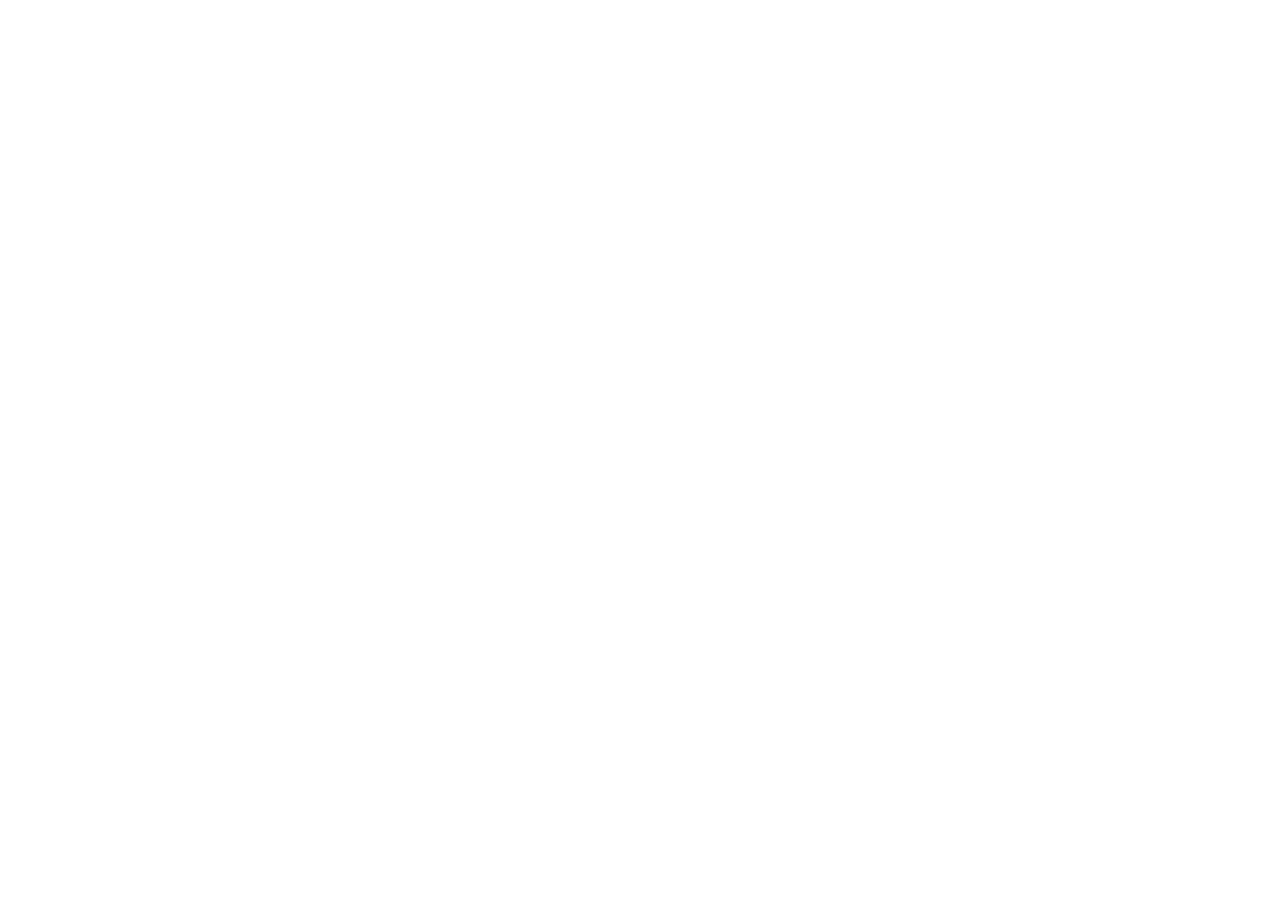
==== index.html @ 6b0cdbac "Initial commit" ====
<!DOCTYPE html>
<html>
<head>
    <meta charset="utf-8">
    <meta http-equiv="X-UA-Compatible" content="IE=edge">
    <meta name="format-detection" content="telephone=no">
    <meta name="viewport" content="width=device-width, initial-scale=1">
    <title>Index</title>

    <link href="https://fonts.googleapis.com/css?family=Lato:300,400,400italic,700" rel="stylesheet">
    <link href="https://maxcdn.bootstrapcdn.com/font-awesome/4.7.0/css/font-awesome.min.css" rel="stylesheet">
    <link href="assets/css/screen.css" rel="stylesheet" type="text/css">
    <!--[if IE]>
    <script src="http://html5shiv.googlecode.com/svn/trunk/html5.js"></script>
    <![endif]-->
</head>

<body>
    <div class="wrapper">
        <header id="header"></header>
        <main id="main"></main>
        <aside id="sidebar"></aside>
        <footer id="footer"></footer>
    </div>

    <script src="http://ajax.googleapis.com/ajax/libs/jquery/1.12.4/jquery.min.js"></script>
	<script src="assets/js/smooth-scroll.min.js"></script>
	<script src="assets/js/custom/scripts.js"></script>
</body>
</html>
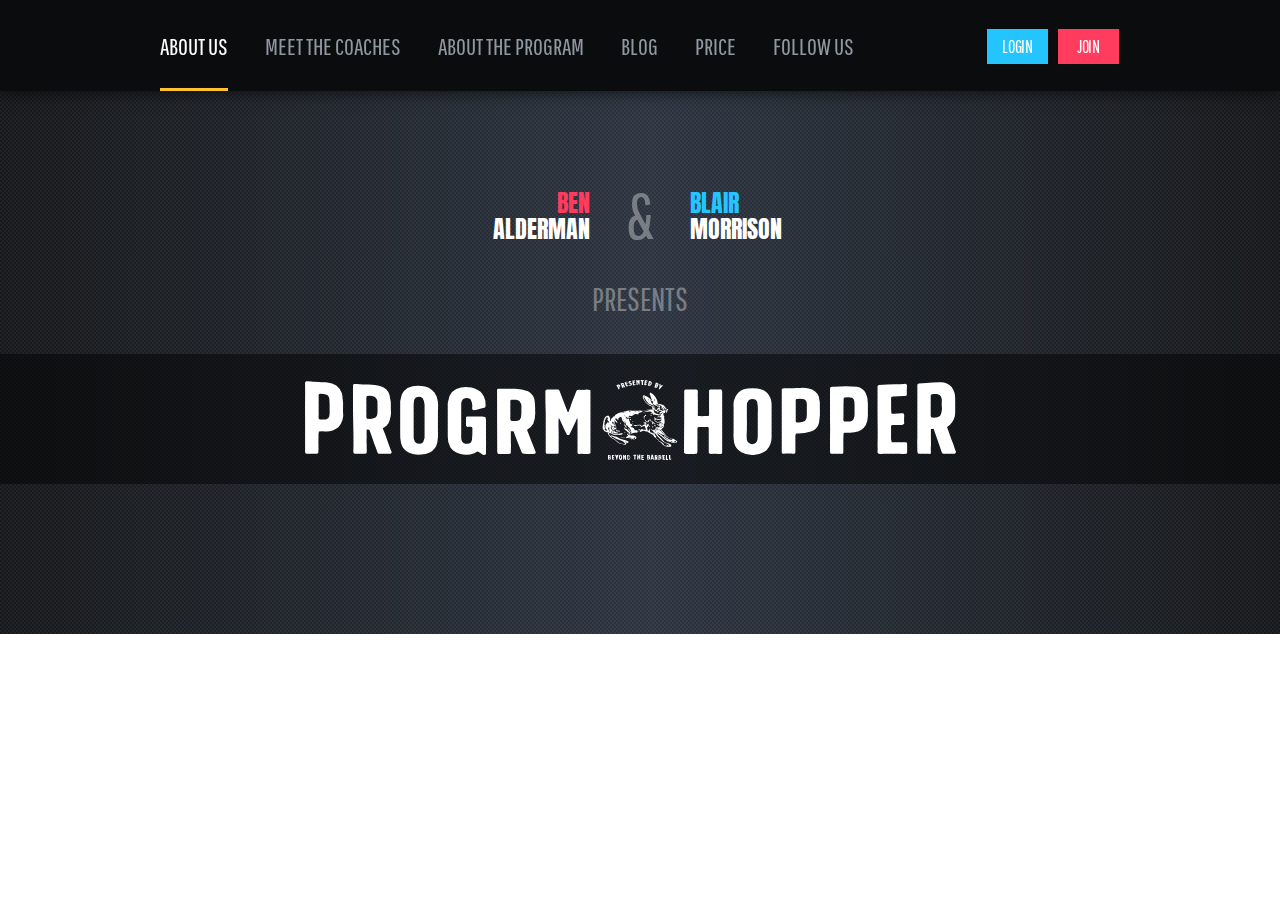
==== commit e9bb9d91: "Suddya" ====
--- a/index.html
+++ b/index.html
@@ -7,7 +7,7 @@
     <meta name="viewport" content="width=device-width, initial-scale=1">
     <title>Index</title>
 
-    <link href="https://fonts.googleapis.com/css?family=Lato:300,400,400italic,700" rel="stylesheet">
+    <link href="https://fonts.googleapis.com/css?family=Anton|Montserrat|Open+Sans|Pathway+Gothic+One" rel="stylesheet">
     <link href="https://maxcdn.bootstrapcdn.com/font-awesome/4.7.0/css/font-awesome.min.css" rel="stylesheet">
     <link href="assets/css/screen.css" rel="stylesheet" type="text/css">
     <!--[if IE]>
@@ -15,11 +15,86 @@
     <![endif]-->
 </head>
 
-<body>
+<body class="home">
     <div class="wrapper">
-        <header id="header"></header>
-        <main id="main"></main>
-        <aside id="sidebar"></aside>
+        <a class="btn-jump-to-content smooth-scroll" href="#main-content">Skip Navigation</a>
+        <header class="header" id="header">
+            <div class="container">
+                <div class="logo">
+                    <a href="index.html">
+                        <img class="desktop-logo" src="img/logo.svg" alt="PROGRM HOPPER">
+                    </a>
+                </div>
+
+                <div class="mobile-menu-toggle">
+                    <span></span>
+                </div>
+
+                <div class="header-btn-box">
+                    <ul class="logged-list">
+                        <li><a href="#">My Account</a></li>
+                        <li><a href="#">My subscription <span class="subscription">!</span></a></li>
+                    </ul>
+                    <a href="#" class="btn login-btn">Login</a>
+                    <a href="#" class="btn pink join-btn">Join</a>
+                    <a href="#" class="btn grey logout-btn">Logout</a>
+                </div>
+
+                <nav class="main-nav desktop">
+                    <ul>
+                        <li class="current-menu-item"><a href="about.html">About US</a></li>
+                        <li><a href="meet-coaches.html">Meet the Coaches</a></li>
+                        <li><a href="about.html">About the program</a></li>
+                        <li><a href="blog.html">Blog</a></li>
+                        <li><a href="price.html">Price</a></li>
+                        <li><a href="follow-us.html">Follow Us</a></li>
+                    </ul>
+                </nav>
+
+                <div class="mobile-menu-wrap">
+                    <div class="mobile-menu-box">
+                        <ul class="mobile-menu">
+                            <li class="current-menu-item"><a href="about.html">About US</a></li>
+                            <li><a href="meet-coaches.html">Meet the Coaches</a></li>
+                            <li><a href="about.html">About the program</a></li>
+                            <li><a href="blog.html">Blog</a></li>
+                            <li><a href="price.html">Price</a></li>
+                            <li><a href="follow-us.html">Follow Us</a></li>
+                        </ul>
+                    </div>
+                    <div class="mobile-menu-overlay"></div>
+                </div>
+
+            </div>
+        </header>
+
+        <div id="main-content">
+            <section class="section section-hero">
+                <div class="container">
+                    <div class="hero-cell">
+                        <div class="hero-person-name">
+                            <div class="left-box">
+                                <span class="person-name">
+                                    <span>Ben</span> Alderman
+                                </span>
+                            </div>
+                            <div class="right-box">
+                                <span class="person-name">
+                                    <span>Blair</span> Morrison
+                                </span>
+                            </div>
+                        </div>
+                        <div class="hero-presents">presents</div>
+                    </div>
+                </div>
+                <div class="hero-title-box">
+                    <div class="hero-logo">
+                        <img src="img/logo.svg" alt="Progrm Hopper" class="hero-logo">
+                    </div>
+                </div>
+            </section>
+        </div>
+
         <footer id="footer"></footer>
     </div>
 
--- a/assets/css/screen.css
+++ b/assets/css/screen.css
@@ -0,0 +1,800 @@
+/*fonts*/
+/*fonts-weight*/
+/*fonts-size*/
+/*line-height*/
+/*colors*/
+/*transition*/
+/*border-radius*/
+/*import global styles */
+/*----------------------------------------------------------------------------------*/
+/*------------------------------RESET DEFAULT STYLES--------------------------------*/
+/*----------------------------------------------------------------------------------*/
+html, body {
+  width: 100%;
+  height: 100%; }
+
+body {
+  padding: 0;
+  margin: 0;
+  font: 400 18px "Helvetica", Arial, sans-serif;
+  line-height: 1.8;
+  background: #ffffff;
+  color: #000000;
+  -webkit-font-smoothing: antialiased;
+  -moz-osx-font-smoothing: grayscale; }
+
+div, p, a, span, em, strong, img, h1, h2, h3, h4, h5, h6, ul, ol, li, dl, dt, dd, table, td, tr, form, fieldset, label, select, input, textarea {
+  padding: 0;
+  margin: 0;
+  outline: none;
+  list-style: none; }
+
+select, input, textarea {
+  font-size: 16px;
+  vertical-align: middle;
+  color: #17191C; }
+
+textarea {
+  vertical-align: top; }
+
+:focus {
+  outline: none; }
+
+input[type=submit], button {
+  cursor: pointer; }
+
+img, fieldset {
+  border: 0; }
+
+table {
+  border-collapse: collapse;
+  border-spacing: 0; }
+
+a:link, a:visited {
+  font-family: "Helvetica", Arial, sans-serif;
+  color: #24C4FF;
+  text-decoration: none; }
+
+a:hover {
+  text-decoration: underline; }
+
+/*----------------------------------------------------------------------------------*/
+/*-------------------------------------DEFAULT CLASSES------------------------------*/
+/*----------------------------------------------------------------------------------*/
+.float-r {
+  float: right !important; }
+
+.float-l {
+  float: left !important; }
+
+.no-float {
+  float: none !important; }
+
+.no-border {
+  border: 0 !important; }
+
+.no-bg {
+  background: none !important; }
+
+.no-margin {
+  margin: 0 !important; }
+
+.no-padding {
+  padding: 0 !important; }
+
+.no-display {
+  display: none !important; }
+
+.display {
+  display: block !important; }
+
+.inline {
+  display: inline !important; }
+
+.overflow {
+  overflow: hidden !important; }
+
+.align-r {
+  text-align: right !important; }
+
+.align-l {
+  text-align: left !important; }
+
+.align-c {
+  text-align: center !important; }
+
+.clear {
+  clear: both; }
+
+* {
+  -webkit-box-sizing: border-box;
+  -moz-box-sizing: border-box;
+  box-sizing: border-box; }
+
+em, i {
+  font-style: italic; }
+
+strong, b {
+  font-weight: 700; }
+
+a, .btn {
+  -webkit-transition: 0.2s;
+  -khtml-transition: 0.2s;
+  -moz-transition: 0.2s;
+  -ms-transition: 0.2s;
+  -o-transition: 0.2s;
+  transition: 0.2s; }
+
+img {
+  -webkit-user-select: none;
+  -moz-user-select: none;
+  -o-user-select: none;
+  -khtml-user-select: none;
+  user-select: none; }
+
+.container {
+  max-width: 1000px;
+  width: 100%;
+  margin: 0 auto;
+  padding: 0 20px; }
+
+.vertical-align .container {
+  display: table;
+  width: 100%;
+  height: 494px;
+  padding-top: 50px;
+  padding-bottom: 50px; }
+.vertical-align .container-box {
+  display: table-cell;
+  width: 100%;
+  min-height: 50px;
+  vertical-align: middle; }
+
+.content * {
+  margin-bottom: 12px;
+  line-height: 1.8; }
+  .content *:last-child {
+    margin-bottom: 0; }
+.content a {
+  color: #24C4FF; }
+  .content a:hover {
+    opacity: 0.7;
+    text-decoration: none; }
+.content ul > li {
+  list-style-type: disc; }
+.content ol > li {
+  list-style-type: decimal; }
+.content li {
+  margin-bottom: 12px;
+  text-align: left; }
+.content blockquote {
+  max-width: 640px;
+  margin-left: auto;
+  margin-right: auto;
+  text-align: left; }
+.content img {
+  max-width: 100%;
+  height: auto; }
+  .content img.alignleft {
+    float: left;
+    margin: 4px 12px 12px 0; }
+  .content img.alignright {
+    float: right;
+    margin: 4px 0 12px 12px; }
+  .content img.aligncenter {
+    display: block;
+    margin: 0 auto 12px;
+    clear: both; }
+
+/*----------------------------------------------------------------------------------*/
+/*-------------------------------------WRAPPER--------------------------------------*/
+/*----------------------------------------------------------------------------------*/
+.wrapper {
+  position: relative;
+  min-height: 100%;
+  margin-bottom: -130px; }
+  .wrapper:after {
+    content: '';
+    display: block;
+    width: 100%;
+    height: 130px; }
+
+@font-face {
+  font-family: 'Helvetica';
+  src: url("../fonts/HelveticaRegular.eot");
+  src: url("../fonts/HelveticaRegular.woff") format("woff"), url("../fonts/HelveticaRegular.ttf") format("truetype"), url("../fonts/HelveticaRegular.svg") format("svg");
+  font-weight: normal;
+  font-style: normal; }
+a.btn,
+.btn {
+  position: relative;
+  display: inline-block;
+  min-width: 61px;
+  margin: 0;
+  padding: 7px 9px 6px;
+  text-transform: uppercase;
+  text-decoration: none;
+  text-align: center;
+  color: #ffffff;
+  background-color: #24C4FF;
+  border: 1px solid #24C4FF;
+  font: 400 18px "Pathway Gothic One", "Helvetica", Arial, sans-serif;
+  line-height: 1.1;
+  letter-spacing: -.01em;
+  cursor: pointer;
+  -webkit-transition: 0.2s;
+  -khtml-transition: 0.2s;
+  -moz-transition: 0.2s;
+  -ms-transition: 0.2s;
+  -o-transition: 0.2s;
+  transition: 0.2s; }
+  a.btn:hover, a.btn:focus,
+  .btn:hover,
+  .btn:focus {
+    color: #24C4FF;
+    background-color: transparent; }
+  a.btn.grey,
+  .btn.grey {
+    background-color: #294955;
+    border-color: #294955; }
+    a.btn.grey:hover, a.btn.grey:focus,
+    .btn.grey:hover,
+    .btn.grey:focus {
+      color: #294955;
+      background-color: transparent; }
+  a.btn.pink,
+  .btn.pink {
+    background-color: #FF3B5E;
+    border-color: #FF3B5E; }
+    a.btn.pink:hover, a.btn.pink:focus,
+    .btn.pink:hover,
+    .btn.pink:focus {
+      color: #FF3B5E;
+      background-color: transparent; }
+
+a.btn-jump-to-content,
+.btn-jump-to-content {
+  position: absolute;
+  display: block;
+  width: 300px;
+  top: 0;
+  left: 0;
+  right: 0;
+  margin: 0 auto;
+  padding: 10px 15px;
+  font-family: "Pathway Gothic One", "Helvetica", Arial, sans-serif;
+  font-size: 20px;
+  color: #000000;
+  text-align: center;
+  background: #ffffff;
+  z-index: -9999;
+  -webkit-box-shadow: 0 1px 15px rgba(0, 0, 0, 0.1);
+  -khtml-box-shadow: 0 1px 15px rgba(0, 0, 0, 0.1);
+  -moz-box-shadow: 0 1px 15px rgba(0, 0, 0, 0.1);
+  -ms-box-shadow: 0 1px 15px rgba(0, 0, 0, 0.1);
+  -o-box-shadow: 0 1px 15px rgba(0, 0, 0, 0.1);
+  box-shadow: 0 1px 15px rgba(0, 0, 0, 0.1);
+  opacity: 0; }
+  a.btn-jump-to-content:focus,
+  .btn-jump-to-content:focus {
+    opacity: 1;
+    z-index: 9999;
+    text-decoration: none; }
+
+.header {
+  position: fixed;
+  z-index: 1000;
+  top: 0;
+  left: 0;
+  width: 100%;
+  min-height: 90px;
+  background-color: #0B0C0D;
+  -webkit-transition: 0.35s;
+  -khtml-transition: 0.35s;
+  -moz-transition: 0.35s;
+  -ms-transition: 0.35s;
+  -o-transition: 0.35s;
+  transition: 0.35s;
+  -webkit-box-shadow: 0 1px 15px rgba(0, 0, 0, 0.7);
+  -khtml-box-shadow: 0 1px 15px rgba(0, 0, 0, 0.7);
+  -moz-box-shadow: 0 1px 15px rgba(0, 0, 0, 0.7);
+  -ms-box-shadow: 0 1px 15px rgba(0, 0, 0, 0.7);
+  -o-box-shadow: 0 1px 15px rgba(0, 0, 0, 0.7);
+  box-shadow: 0 1px 15px rgba(0, 0, 0, 0.7); }
+  .header .logo {
+    opacity: 0;
+    visibility: hidden;
+    max-width: 0; }
+  .header.logged, .header.scrolling {
+    min-height: 55px; }
+    .header.logged .logo, .header.scrolling .logo {
+      position: relative;
+      top: 3px;
+      left: -8px;
+      padding-top: 14px;
+      padding-bottom: 0;
+      opacity: 1;
+      visibility: visible;
+      max-width: 152px; }
+
+.logo {
+  overflow: hidden;
+  float: left;
+  max-width: 152px;
+  padding-top: 17px;
+  padding-bottom: 15px;
+  -webkit-transition: 0.35s;
+  -khtml-transition: 0.35s;
+  -moz-transition: 0.35s;
+  -ms-transition: 0.35s;
+  -o-transition: 0.35s;
+  transition: 0.35s; }
+  .logo a:focus img {
+    outline: auto; }
+  .logo img {
+    max-width: 100%;
+    max-height: 100%;
+    width: 100%;
+    height: auto; }
+
+.mobile-menu-wrap,
+.mobile-menu-toggle {
+  display: none; }
+
+.mobile-menu-wrap {
+  position: fixed;
+  z-index: 99999;
+  right: 0;
+  height: 0;
+  width: 0;
+  top: 0;
+  -webkit-transition-delay: 0.35s;
+  -khtml-transition-delay: 0.35s;
+  -moz-transition-delay: 0.35s;
+  -ms-transition-delay: 0.35s;
+  -o-transition-delay: 0.35s;
+  transition-delay: 0.35s; }
+  .mobile-menu-wrap.showing {
+    height: 100%;
+    width: 100%;
+    -webkit-transition-delay: 0s;
+    -khtml-transition-delay: 0s;
+    -moz-transition-delay: 0s;
+    -ms-transition-delay: 0s;
+    -o-transition-delay: 0s;
+    transition-delay: 0s; }
+
+.mobile-menu-overlay {
+  position: absolute;
+  z-index: 1;
+  right: 0;
+  width: 100%;
+  height: 100%;
+  background-color: rgba(0, 0, 0, 0.25);
+  opacity: 0;
+  -webkit-transition: opacity  0.35s;
+  -khtml-transition: opacity  0.35s;
+  -moz-transition: opacity  0.35s;
+  -ms-transition: opacity  0.35s;
+  -o-transition: opacity  0.35s;
+  transition: opacity  0.35s; }
+  .showing .mobile-menu-overlay {
+    opacity: 1; }
+
+.mobile-menu-box {
+  position: absolute;
+  overflow: auto;
+  width: 370px;
+  max-width: 80%;
+  height: 100%;
+  right: -400px;
+  z-index: 2;
+  padding-top: 60px;
+  background-image: -moz-linear-gradient(145deg, #07d0ce 0%, #8226bc 100%);
+  background-image: -webkit-linear-gradient(145deg, #07d0ce 0%, #8226bc 100%);
+  background-image: -ms-linear-gradient(145deg, #07d0ce 0%, #8226bc 100%);
+  background-image: linear-gradient(-55deg, #07d0ce 0%, #8226bc 100%);
+  -webkit-transition: right  0.35s;
+  -khtml-transition: right  0.35s;
+  -moz-transition: right  0.35s;
+  -ms-transition: right  0.35s;
+  -o-transition: right  0.35s;
+  transition: right  0.35s;
+  -webkit-box-shadow: -10px 10px 30px rgba(0,0,0,0.2);
+  -khtml-box-shadow: -10px 10px 30px rgba(0,0,0,0.2);
+  -moz-box-shadow: -10px 10px 30px rgba(0,0,0,0.2);
+  -ms-box-shadow: -10px 10px 30px rgba(0,0,0,0.2);
+  -o-box-shadow: -10px 10px 30px rgba(0,0,0,0.2);
+  box-shadow: -10px 10px 30px rgba(0,0,0,0.2); }
+  .showing .mobile-menu-box {
+    right: 0; }
+
+.mobile-menu-toggle {
+  position: absolute;
+  right: -1px;
+  top: 0;
+  height: 65px;
+  width: 65px;
+  vertical-align: middle;
+  cursor: pointer;
+  font-size: 26px; }
+  .mobile-menu-toggle span:before,
+  .mobile-menu-toggle span:after,
+  .mobile-menu-toggle span {
+    position: absolute;
+    display: block;
+    content: '';
+    cursor: pointer;
+    height: 3px;
+    width: 30px;
+    background-color: #24C4FF;
+    -webkit-border-radius: 2px;
+    -khtml-border-radius: 2px;
+    -moz-border-radius: 2px;
+    -ms-border-radius: 2px;
+    -o-border-radius: 2px;
+    border-radius: 2px;
+    -webkit-transition: all  0.35s;
+    -khtml-transition: all  0.35s;
+    -moz-transition: all  0.35s;
+    -ms-transition: all  0.35s;
+    -o-transition: all  0.35s;
+    transition: all  0.35s; }
+  .mobile-menu-toggle span {
+    z-index: 999999;
+    left: 50%;
+    top: 50%;
+    -webkit-transform: translate(-50%, -50%);
+    -khtml-transform: translate(-50%, -50%);
+    -moz-transform: translate(-50%, -50%);
+    -ms-transform: translate(-50%, -50%);
+    -o-transform: translate(-50%, -50%);
+    transform: translate(-50%, -50%); }
+  .mobile-menu-toggle span:before {
+    top: -9px; }
+  .mobile-menu-toggle span:after {
+    bottom: -9px; }
+  .mobile-menu-toggle.active span {
+    background-color: transparent; }
+  .mobile-menu-toggle.active span:before {
+    -webkit-transform: rotate(45deg);
+    -khtml-transform: rotate(45deg);
+    -moz-transform: rotate(45deg);
+    -ms-transform: rotate(45deg);
+    -o-transform: rotate(45deg);
+    transform: rotate(45deg);
+    top: 0;
+    background-color: #f7b940; }
+  .mobile-menu-toggle.active span:after {
+    -webkit-transform: rotate(-45deg);
+    -khtml-transform: rotate(-45deg);
+    -moz-transform: rotate(-45deg);
+    -ms-transform: rotate(-45deg);
+    -o-transform: rotate(-45deg);
+    transform: rotate(-45deg);
+    bottom: 0;
+    background-color: #f7b940; }
+
+/*--------------------------------------NAV-----------------------------------------*/
+.main-nav {
+  -webkit-transition: 0.35s;
+  -khtml-transition: 0.35s;
+  -moz-transition: 0.35s;
+  -ms-transition: 0.35s;
+  -o-transition: 0.35s;
+  transition: 0.35s; }
+
+.main-nav > ul {
+  margin: 0;
+  text-align: left; }
+  .logged .main-nav > ul, .scrolling .main-nav > ul {
+    text-align: center; }
+  .main-nav > ul > li {
+    position: relative;
+    display: inline-block;
+    text-align: center; }
+    .main-nav > ul > li:first-child a {
+      margin-left: 0; }
+    .main-nav > ul > li a {
+      position: relative;
+      display: inline-block;
+      margin: 0 16px;
+      padding: 33px 0 32px;
+      font: 400 24px "Pathway Gothic One", "Helvetica", Arial, sans-serif;
+      line-height: 1.1;
+      color: #8F97A1;
+      text-transform: uppercase; }
+      .main-nav > ul > li a:after {
+        position: absolute;
+        content: '';
+        width: 100%;
+        height: 3px;
+        left: 0;
+        bottom: 0;
+        background-color: transparent;
+        -webkit-transition: 0.2s;
+        -khtml-transition: 0.2s;
+        -moz-transition: 0.2s;
+        -ms-transition: 0.2s;
+        -o-transition: 0.2s;
+        transition: 0.2s; }
+      .logged .main-nav > ul > li a, .scrolling .main-nav > ul > li a {
+        font-size: 18px;
+        margin: 0 7px;
+        padding: 19px 0 18px; }
+
+.main-nav a:hover,
+.main-nav a:focus,
+.main-nav .current-menu-item > a {
+  color: #ffffff;
+  text-decoration: none; }
+  .main-nav a:hover:after,
+  .main-nav a:focus:after,
+  .main-nav .current-menu-item > a:after {
+    background-color: #FFC42B; }
+
+.main-nav a:hover:after,
+.main-nav a:focus:after {
+  opacity: 0.7; }
+
+.mobile-menu {
+  padding-bottom: 5px; }
+  .mobile-menu > li {
+    position: relative; }
+    .mobile-menu > li a {
+      position: relative;
+      display: block;
+      width: 100%;
+      letter-spacing: -0.2px;
+      color: #ffffff;
+      padding: 15px 25px 13px;
+      text-decoration: none; }
+  .mobile-menu > .current-menu-item > a,
+  .mobile-menu > li > a:hover,
+  .mobile-menu > li > a:focus {
+    color: #24C4FF;
+    text-decoration: none; }
+  .mobile-menu .expanded:after {
+    content: "\f107";
+    font-family: FontAwesome;
+    font-size: 16px;
+    line-height: 1;
+    text-indent: 0;
+    width: 18px;
+    height: 18px;
+    position: absolute;
+    top: 20px;
+    margin-top: -8px;
+    right: 10px;
+    display: inline-block; }
+  .mobile-menu:hover:after {
+    color: #0097de; }
+  .mobile-menu.open:after {
+    content: "\f106"; }
+
+.main-nav .sub-menu {
+  overflow: hidden;
+  display: block;
+  position: absolute;
+  z-index: 10;
+  top: 25px;
+  left: -5px;
+  min-width: 100%;
+  padding: 10px 0;
+  opacity: 0;
+  visibility: hidden;
+  text-align: left;
+  -webkit-transition: all .2s ease-in-out;
+  -khtml-transition: all .2s ease-in-out;
+  -moz-transition: all .2s ease-in-out;
+  -ms-transition: all .2s ease-in-out;
+  -o-transition: all .2s ease-in-out;
+  transition: all .2s ease-in-out; }
+
+.main-nav .sub-menu .sub-menu,
+.mobile-menu .sub-menu .sub-menu {
+  display: none; }
+
+.mobile-menu .sub-menu {
+  display: block; }
+  .mobile-menu .sub-menu a {
+    font-size: 14px;
+    padding-left: 40px;
+    text-decoration: none; }
+    .mobile-menu .sub-menu a:hover, .mobile-menu .sub-menu a:focus {
+      text-decoration: none; }
+  .mobile-menu .sub-menu .sub-menu {
+    padding-left: 45px; }
+
+.logged-list {
+  overflow: hidden;
+  margin-right: 9px; }
+  .logged-list > li {
+    float: left; }
+    .logged-list > li a {
+      position: relative;
+      display: inline-block;
+      padding: 2px 4px 2px;
+      font: 400 18px "Pathway Gothic One", "Helvetica", Arial, sans-serif;
+      line-height: 1.1;
+      color: #24C4FF;
+      text-transform: uppercase; }
+      .logged-list > li a:hover, .logged-list > li a:focus {
+        color: #FFC42B;
+        text-decoration: none; }
+        .logged-list > li a:hover .subscription, .logged-list > li a:focus .subscription {
+          opacity: .7; }
+    .logged-list > li .subscription {
+      position: absolute;
+      top: -5px;
+      right: -4px;
+      width: 10px;
+      height: 10px;
+      font-family: "Open Sans", "Helvetica", Arial, sans-serif;
+      font-size: 8px;
+      line-height: 10px;
+      text-align: center;
+      color: #ffffff;
+      -webkit-border-radius: 50%;
+      -khtml-border-radius: 50%;
+      -moz-border-radius: 50%;
+      -ms-border-radius: 50%;
+      -o-border-radius: 50%;
+      border-radius: 50%;
+      background-color: #FF3B5E;
+      -webkit-transition: 0.2s;
+      -khtml-transition: 0.2s;
+      -moz-transition: 0.2s;
+      -ms-transition: 0.2s;
+      -o-transition: 0.2s;
+      transition: 0.2s; }
+
+.header-btn-box {
+  float: right;
+  margin: 29px -4px 0 14px;
+  -webkit-transition: 0.35s;
+  -khtml-transition: 0.35s;
+  -moz-transition: 0.35s;
+  -ms-transition: 0.35s;
+  -o-transition: 0.35s;
+  transition: 0.35s; }
+  .header-btn-box > a {
+    margin-right: 5px; }
+  .header-btn-box .logout-btn,
+  .header-btn-box .logged-list {
+    display: none; }
+
+.scrolling .header-btn-box {
+  display: inline-block;
+  margin-top: 11px; }
+.scrolling .logout-btn,
+.scrolling .logged-list {
+  display: none; }
+
+.logged .logout-btn,
+.logged .logged-list {
+  display: inline-block; }
+.logged .join-btn,
+.logged .login-btn {
+  display: none; }
+.logged .header-btn-box {
+  overflow: hidden;
+  display: inline-block;
+  margin-top: 11px;
+  margin-left: 6px; }
+  .logged .header-btn-box > * {
+    float: left; }
+.logged .logged-list > li {
+  margin: 0 6px;
+  padding: 2px 0; }
+
+/*--------------------------------------MEDIA-----------------------------------------*/
+/* styles used throughout site */
+.section-hero {
+  position: relative;
+  z-index: 1;
+  padding-top: 120px;
+  padding-bottom: 300px;
+  background: url(../../img/checker.png);
+  background-size: 8px 8px; }
+  .section-hero:after {
+    position: absolute;
+    z-index: 3;
+    content: '';
+    top: 0;
+    left: 0;
+    width: 100%;
+    height: 100%;
+    background: linear-gradient(90deg, #17191C 0%, #2E3642 50.83%, #17191C 100%);
+    opacity: .96; }
+  .section-hero .container {
+    position: relative;
+    z-index: 5;
+    display: table;
+    width: 100%;
+    height: 214px;
+    padding-bottom: 6px; }
+  .section-hero .hero-cell {
+    display: table-cell;
+    width: 100%;
+    vertical-align: bottom; }
+
+.hero-person-name {
+  overflow: hidden;
+  padding-bottom: 19px; }
+  .hero-person-name .left-box,
+  .hero-person-name .right-box {
+    position: relative;
+    float: left;
+    width: 50%; }
+  .hero-person-name .left-box {
+    padding-right: 50px;
+    text-align: right; }
+  .hero-person-name .right-box {
+    padding-left: 50px; }
+    .hero-person-name .right-box:after {
+      position: absolute;
+      content: '&';
+      top: -8px;
+      left: 0;
+      font-family: "Pathway Gothic One", "Helvetica", Arial, sans-serif;
+      font-size: 65px;
+      line-height: 65px;
+      color: #ffffff;
+      opacity: .35;
+      -webkit-transform: translate(-50%, 0);
+      -khtml-transform: translate(-50%, 0);
+      -moz-transform: translate(-50%, 0);
+      -ms-transform: translate(-50%, 0);
+      -o-transform: translate(-50%, 0);
+      transform: translate(-50%, 0); }
+    .hero-person-name .right-box .person-name span {
+      color: #24C4FF; }
+
+.person-name {
+  font: 400 24px "Anton", "Helvetica", Arial, sans-serif;
+  line-height: 1.1;
+  text-transform: uppercase;
+  color: #ffffff; }
+  .person-name span {
+    display: block;
+    color: #FF3B5E; }
+
+.hero-presents {
+  font-family: "Pathway Gothic One", "Helvetica", Arial, sans-serif;
+  font-size: 32px;
+  color: #ffffff;
+  text-transform: uppercase;
+  text-align: center;
+  opacity: .35; }
+
+.hero-title-box {
+  position: absolute;
+  z-index: 6;
+  left: 0;
+  bottom: 150px;
+  width: 100%;
+  padding: 26px 20px 12px; }
+  .hero-title-box:after {
+    position: absolute;
+    z-index: 8;
+    content: '';
+    left: 0;
+    top: 0;
+    width: 100%;
+    height: 100%;
+    background: linear-gradient(180deg, #000000 13.81%, #000000 32.04%, #000000 62.98%, #000000 84.53%);
+    opacity: 0.5; }
+
+.hero-logo {
+  position: relative;
+  z-index: 10;
+  max-width: 651px;
+  width: 100%;
+  margin: 0 auto; }
+  .hero-logo img {
+    position: relative;
+    left: -10px;
+    width: 100%; }
+
+/*# sourceMappingURL=screen.css.map */
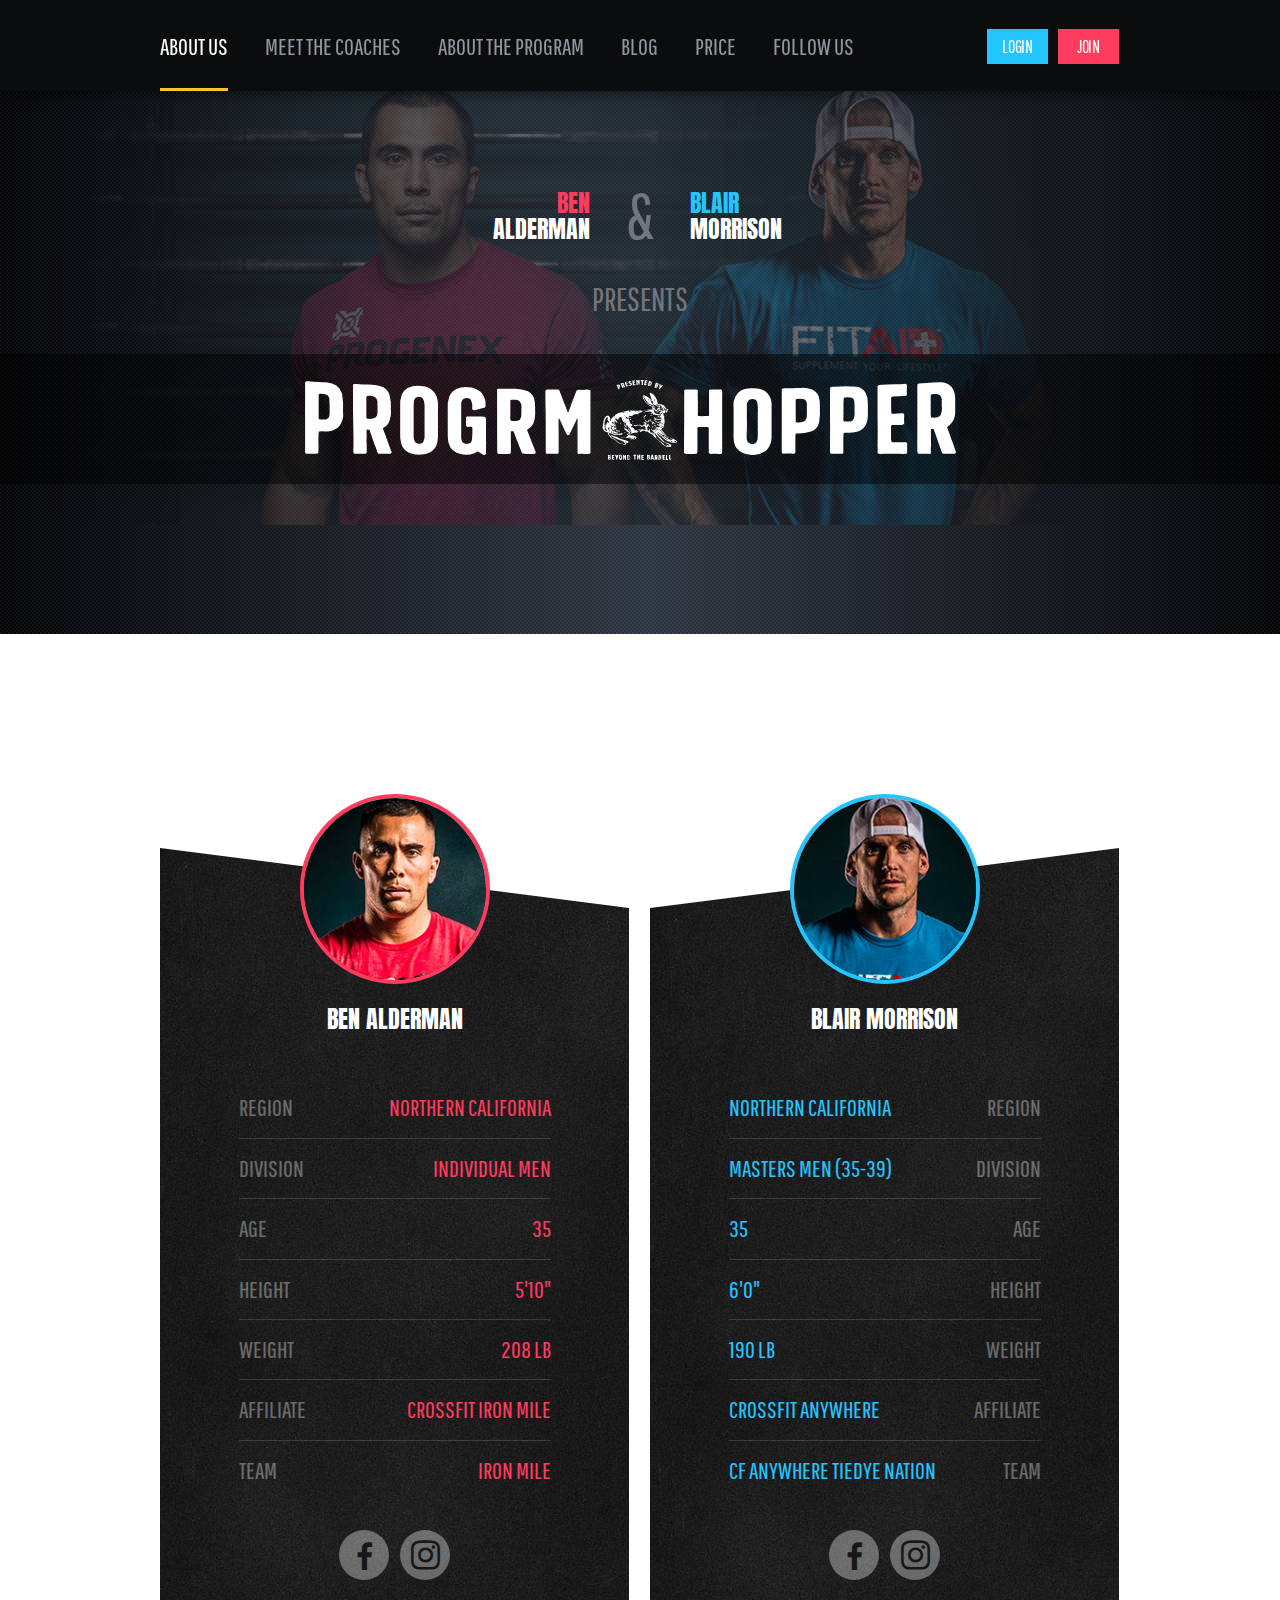
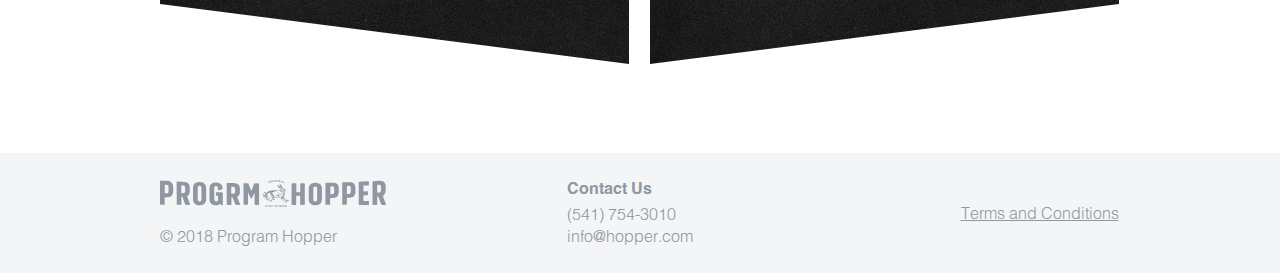
==== commit 603f2c1e: "Suddya" ====
--- a/index.html
+++ b/index.html
@@ -93,12 +93,171 @@
                     </div>
                 </div>
             </section>
+
+            <section class="section section-coaches">
+                <div class="container">
+                    <h2 class="section-title"></h2>
+                    <div class="content">
+                        <p></p>
+                    </div>
+                    <ul class="coaches-list">
+                        <li>
+                            <div class="coach-box">
+                                <div class="coach-img-wrap">
+                                    <img src="img/ben_ico.jpg" alt="Ben">
+                                </div>
+                                <h3 class="coach-name">Ben Alderman</h3>
+                                <ul class="coach-info-list">
+                                    <li>
+                                        <div class="coach-info-table">
+                                            <span class="coach-info-title">Region</span>
+                                            <span>Northern California</span>
+                                        </div>
+                                    </li>
+                                    <li>
+                                        <div class="coach-info-table">
+                                            <span class="coach-info-title">Division</span>
+                                            <span>Individual Men</span>
+                                        </div>
+                                    </li>
+                                    <li>
+                                        <div class="coach-info-table">
+                                            <span class="coach-info-title">Age</span>
+                                            <span>35</span>
+                                        </div>
+                                    </li>
+                                    <li>
+                                        <div class="coach-info-table">
+                                            <span class="coach-info-title">Height</span>
+                                            <span>5'10"</span>
+                                        </div>
+                                    </li>
+                                    <li>
+                                        <div class="coach-info-table">
+                                            <span class="coach-info-title">Weight</span>
+                                            <span>208 LB</span>
+                                        </div>
+                                    </li>
+                                    <li>
+                                        <div class="coach-info-table">
+                                            <span class="coach-info-title">Affiliate</span>
+                                            <span>Crossfit iron mile</span>
+                                        </div>
+                                    </li>
+                                    <li>
+                                        <div class="coach-info-table">
+                                            <span class="coach-info-title">Team</span>
+                                            <span>iron mile</span>
+                                        </div>
+                                    </li>
+                                </ul>
+                                <ul class="coach-social-list">
+                                    <li>
+                                        <a href="" title><i class="fa fa-facebook" aria-hidden="true"></i></a>
+                                    </li>
+                                    <li>
+                                        <a href="" title><i class="fa fa-instagram" aria-hidden="true"></i></a>
+                                    </li>
+                                </ul>
+                            </div>
+                        </li>
+                        <li>
+                            <div class="coach-box">
+                                <div class="coach-img-wrap">
+                                    <img src="img/blair_ico.jpg" alt="Blair">
+                                </div>
+                                <h3 class="coach-name">BLAIR MORRISON</h3>
+                                <ul class="coach-info-list">
+                                    <li>
+                                        <div class="coach-info-table">
+                                            <span>Northern California</span>
+                                            <span class="coach-info-title">Region</span>
+                                        </div>
+                                    </li>
+                                    <li>
+                                        <div class="coach-info-table">
+                                            <span>Masters men (35-39)</span>
+                                            <span class="coach-info-title">Division</span>
+                                        </div>
+                                    </li>
+                                    <li>
+                                        <div class="coach-info-table">
+                                            <span>35</span>
+                                            <span class="coach-info-title">Age</span>
+                                        </div>
+                                    </li>
+                                    <li>
+                                        <div class="coach-info-table">
+                                            <span>6'0"</span>
+                                            <span class="coach-info-title">Height</span>
+                                        </div>
+                                    </li>
+                                    <li>
+                                        <div class="coach-info-table">
+                                            <span>190 LB</span>
+                                            <span class="coach-info-title">Weight</span>
+                                        </div>
+                                    </li>
+                                    <li>
+                                        <div class="coach-info-table">
+                                            <span>Crossfit Anywhere</span>
+                                            <span class="coach-info-title">Affiliate</span>
+                                        </div>
+                                    </li>
+                                    <li>
+                                        <div class="coach-info-table">
+                                            <span>CF ANYWHERE TIEDYE NATION</span>
+                                            <span class="coach-info-title">Team</span>
+                                        </div>
+                                    </li>
+                                </ul>
+                                <ul class="coach-social-list">
+                                    <li>
+                                        <a href="" title><i class="fa fa-facebook" aria-hidden="true"></i></a>
+                                    </li>
+                                    <li>
+                                        <a href="" title><i class="fa fa-instagram" aria-hidden="true"></i></a>
+                                    </li>
+                                </ul>
+                            </div>
+                        </li>
+                    </ul>
+                </div>
+            </section>
         </div>
 
-        <footer id="footer"></footer>
     </div>
-
-    <script src="http://ajax.googleapis.com/ajax/libs/jquery/1.12.4/jquery.min.js"></script>
+    <footer id="footer">
+        <div class="container">
+            <ul class="footer-list">
+                <li>
+                    <div class="footer-box">
+                        <div class="footer-logo">
+                            <a href="/">
+                                <img src="img/logo_dark.svg" alt="">
+                            </a>
+                        </div>
+                        <p class="copyright">© 2018 Program Hopper</p>
+                    </div>
+                </li>
+                <li>
+                    <div class="footer-box">
+                        <span class="footer-title">Contact Us</span>
+                        <a href="tel: 1 541 754 30110" class="footer-link">(541) 754-3010</a>
+                        <a href="mailto: info@hopper.com" class="footer-link">info@hopper.com</a>
+                    </div>
+                </li>
+                <li>
+                    <div class="footer-box">
+                        <br>
+                        <a href="#" class="footer-link terms">Terms and Conditions</a>
+                    </div>
+                </li>
+            </ul>
+        </div>
+    </footer>
+
+    <script src="http://ajax.googleapis.com/ajax/libs/jquery/3.2.1/jquery.min.js"></script>
 	<script src="assets/js/smooth-scroll.min.js"></script>
 	<script src="assets/js/custom/scripts.js"></script>
 </body>
--- a/assets/css/screen.css
+++ b/assets/css/screen.css
@@ -124,6 +124,11 @@
   -ms-transition: 0.2s;
   -o-transition: 0.2s;
   transition: 0.2s; }
+
+a[href^=tel] {
+  cursor: default; }
+  a[href^=tel]:hover, a[href^=tel]:focus {
+    color: inherit !important; }
 
 img {
   -webkit-user-select: none;
@@ -192,18 +197,41 @@
 .wrapper {
   position: relative;
   min-height: 100%;
-  margin-bottom: -130px; }
+  margin-bottom: -117px; }
   .wrapper:after {
     content: '';
     display: block;
     width: 100%;
-    height: 130px; }
+    height: 117px; }
+
+#main-content {
+  padding-top: 90px;
+  -webkit-transition: 0.35s;
+  -khtml-transition: 0.35s;
+  -moz-transition: 0.35s;
+  -ms-transition: 0.35s;
+  -o-transition: 0.35s;
+  transition: 0.35s; }
+  .logged + #main-content, .scrolling + #main-content {
+    padding-top: 55px; }
 
 @font-face {
   font-family: 'Helvetica';
-  src: url("../fonts/HelveticaRegular.eot");
-  src: url("../fonts/HelveticaRegular.woff") format("woff"), url("../fonts/HelveticaRegular.ttf") format("truetype"), url("../fonts/HelveticaRegular.svg") format("svg");
-  font-weight: normal;
+  src: url("../fonts/HelveticaRegular/HelveticaRegular.eot");
+  src: url("../fonts/HelveticaRegular/HelveticaRegular.woff") format("woff"), url("../fonts/HelveticaRegular/HelveticaRegular.ttf") format("truetype"), url("../fonts/HelveticaRegular/HelveticaRegular.svg") format("svg");
+  font-weight: 400;
+  font-style: normal; }
+@font-face {
+  font-family: 'Helvetica';
+  src: url("../fonts/HelveticaBold/HelveticaBold.eot");
+  src: url("../fonts/HelveticaBold/HelveticaBold.woff") format("woff"), url("../fonts/HelveticaBold/HelveticaBold.ttf") format("truetype"), url("../fonts/HelveticaBold/HelveticaBold.svg") format("svg");
+  font-weight: 700;
+  font-style: normal; }
+@font-face {
+  font-family: 'Helvetica';
+  src: url("../fonts/HelveticaLight/HelveticaLight.eot");
+  src: url("../fonts/HelveticaLight/HelveticaLight.woff") format("woff"), url("../fonts/HelveticaLight/HelveticaLight.ttf") format("truetype"), url("../fonts/HelveticaLight/HelveticaLight.svg") format("svg");
+  font-weight: 300;
   font-style: normal; }
 a.btn,
 .btn {
@@ -309,13 +337,12 @@
     min-height: 55px; }
     .header.logged .logo, .header.scrolling .logo {
       position: relative;
-      top: 3px;
-      left: -8px;
-      padding-top: 14px;
-      padding-bottom: 0;
+      left: -2px;
+      padding-top: 15px;
+      padding-bottom: 9px;
       opacity: 1;
       visibility: visible;
-      max-width: 152px; }
+      max-width: 131px; }
 
 .logo {
   overflow: hidden;
@@ -329,8 +356,6 @@
   -ms-transition: 0.35s;
   -o-transition: 0.35s;
   transition: 0.35s; }
-  .logo a:focus img {
-    outline: auto; }
   .logo img {
     max-width: 100%;
     max-height: 100%;
@@ -651,7 +676,7 @@
 
 .header-btn-box {
   float: right;
-  margin: 29px -4px 0 14px;
+  margin: 29px -4px 0 1px;
   -webkit-transition: 0.35s;
   -khtml-transition: 0.35s;
   -moz-transition: 0.35s;
@@ -681,19 +706,93 @@
   overflow: hidden;
   display: inline-block;
   margin-top: 11px;
-  margin-left: 6px; }
+  margin-left: -10px; }
   .logged .header-btn-box > * {
     float: left; }
 .logged .logged-list > li {
   margin: 0 6px;
   padding: 2px 0; }
 
+.sidebar {
+  float: left;
+  max-width: 330px;
+  width: 100%;
+  padding-left: 20px;
+  height: 300px;
+  background-color: green; }
+
+#footer {
+  position: relative;
+  z-index: 10;
+  padding: 21px 0 20px;
+  font-size: 16px;
+  color: #8F97A1;
+  background-color: #F4F5F7; }
+
+.footer-list > li {
+  display: inline-block;
+  width: 32%;
+  width: -webkit-calc(33.33% - 3px);
+  width: calc(33.33% - 3px);
+  text-align: center;
+  vertical-align: top; }
+  .footer-list > li:first-child {
+    width: 32%;
+    text-align: left; }
+  .footer-list > li:last-child {
+    width: 34%;
+    text-align: right; }
+
+.footer-box {
+  display: inline-block;
+  text-align: left; }
+
+.footer-logo {
+  max-width: 226px;
+  margin-top: 6px;
+  margin-bottom: 4px;
+  -webkit-transition: 0.35s;
+  -khtml-transition: 0.35s;
+  -moz-transition: 0.35s;
+  -ms-transition: 0.35s;
+  -o-transition: 0.35s;
+  transition: 0.35s; }
+  .footer-logo img {
+    max-width: 100%;
+    max-height: 100%;
+    width: 100%;
+    height: auto; }
+
+.footer-title {
+  display: block;
+  margin-bottom: 1px;
+  font-weight: 700; }
+
+a.footer-link,
+.footer-link {
+  display: block;
+  padding: 2px 0 2px;
+  color: #8F97A1;
+  font-weight: 300;
+  line-height: 1.1; }
+  a.footer-link.terms,
+  .footer-link.terms {
+    text-decoration: underline; }
+  a.footer-link:hover, a.footer-link:focus,
+  .footer-link:hover,
+  .footer-link:focus {
+    color: #FFC42B;
+    text-decoration: none; }
+
+.copyright {
+  font-weight: 300; }
+
 /*--------------------------------------MEDIA-----------------------------------------*/
 /* styles used throughout site */
 .section-hero {
   position: relative;
-  z-index: 1;
-  padding-top: 120px;
+  z-index: 4;
+  padding-top: 30px;
   padding-bottom: 300px;
   background: url(../../img/checker.png);
   background-size: 8px 8px; }
@@ -705,8 +804,20 @@
     left: 0;
     width: 100%;
     height: 100%;
-    background: linear-gradient(90deg, #17191C 0%, #2E3642 50.83%, #17191C 100%);
-    opacity: .96; }
+    background: linear-gradient(90deg, #030406 0%, #2E3642 50.83%, #030406 100%);
+    opacity: .95; }
+  .section-hero:before {
+    position: absolute;
+    z-index: 5;
+    content: '';
+    top: 0;
+    left: 0;
+    width: 100%;
+    height: 100%;
+    background-image: url(../../img/hero_bg_v2.png);
+    background-size: contain;
+    background-position: top center;
+    background-repeat: no-repeat; }
   .section-hero .container {
     position: relative;
     z-index: 5;
@@ -797,4 +908,161 @@
     left: -10px;
     width: 100%; }
 
+.section-coaches {
+  padding: 160px 0; }
+
+.coaches-list {
+  margin: 0 -8px; }
+  .coaches-list > li {
+    display: inline-block;
+    width: 49%;
+    width: -webkit-calc(50% - 3px);
+    width: calc(50% - 3px);
+    padding: 0 8px;
+    vertical-align: top; }
+    .coaches-list > li:nth-child(even) .coach-box:after {
+      -webkit-transform: skewY(-7.3deg);
+      -khtml-transform: skewY(-7.3deg);
+      -moz-transform: skewY(-7.3deg);
+      -ms-transform: skewY(-7.3deg);
+      -o-transform: skewY(-7.3deg);
+      transform: skewY(-7.3deg); }
+    .coaches-list > li:nth-child(even) .coach-img-wrap {
+      border-color: #24C4FF; }
+    .coaches-list > li:nth-child(even) .coach-info-table {
+      color: #24C4FF; }
+
+.coach-box {
+  position: relative;
+  padding: 0 20px;
+  text-align: center; }
+  .coach-box:after {
+    position: absolute;
+    z-index: 4;
+    content: '';
+    left: 0;
+    top: 84px;
+    width: 100%;
+    height: 100%;
+    height: -webkit-calc(100% - 43px);
+    height: calc(100% - 43px);
+    -webkit-transform: skewY(7.3deg);
+    -khtml-transform: skewY(7.3deg);
+    -moz-transform: skewY(7.3deg);
+    -ms-transform: skewY(7.3deg);
+    -o-transform: skewY(7.3deg);
+    transform: skewY(7.3deg);
+    background-image: url(../../img/dark_bg.jpg);
+    background-repeat: no-repeat;
+    background-size: cover;
+    background-position: center; }
+  .coach-box > * {
+    position: relative;
+    z-index: 5; }
+
+.coach-img-wrap {
+  overflow: hidden;
+  display: block;
+  width: 190px;
+  height: 190px;
+  line-height: 180px;
+  margin: 0 auto 22px;
+  text-align: center;
+  border: 4px solid #FF3B5E;
+  -webkit-border-radius: 50%;
+  -khtml-border-radius: 50%;
+  -moz-border-radius: 50%;
+  -ms-border-radius: 50%;
+  -o-border-radius: 50%;
+  border-radius: 50%; }
+  .coach-img-wrap img {
+    max-width: 100%;
+    max-height: 100%;
+    height: auto;
+    width: 100%;
+    vertical-align: middle; }
+
+.coach-name {
+  margin-bottom: 62px;
+  font: 400 24px "Anton", "Helvetica", Arial, sans-serif;
+  line-height: 1.1;
+  text-align: center;
+  text-transform: uppercase;
+  color: #ffffff; }
+
+.coach-info-list {
+  max-width: 312px;
+  margin: 0 auto 47px; }
+  .coach-info-list > li:not(:last-child) {
+    margin-bottom: 16px;
+    padding-bottom: 17px;
+    border-bottom: 1px solid #ffffff;
+    border-bottom: 1px solid rgba(255, 255, 255, 0.15); }
+  .coach-info-list:last-child {
+    border-bottom: none; }
+
+.coach-info-table {
+  display: table;
+  width: 100%;
+  font: 400 24px "Pathway Gothic One", "Helvetica", Arial, sans-serif;
+  line-height: 1.1;
+  color: #FF3B5E;
+  text-align: left;
+  text-transform: uppercase; }
+  .coach-info-table span {
+    display: table-cell; }
+  .coach-info-table > *:last-child {
+    text-align: right; }
+
+.coach-info-title {
+  color: #ffffff;
+  opacity: .35; }
+
+.coach-social-list {
+  display: inline-block; }
+  .coach-social-list > li {
+    display: inline-block;
+    padding: 0 3px; }
+    .coach-social-list > li a {
+      overflow: hidden;
+      display: block;
+      width: 50px;
+      height: 50px;
+      text-align: center;
+      -webkit-border-radius: 50%;
+      -khtml-border-radius: 50%;
+      -moz-border-radius: 50%;
+      -ms-border-radius: 50%;
+      -o-border-radius: 50%;
+      border-radius: 50%;
+      background-color: rgba(255, 255, 255, 0.35); }
+      .coach-social-list > li a .fa {
+        position: relative;
+        font-size: 24px;
+        line-height: 50px;
+        color: #171717;
+        -webkit-transition: 0.35s;
+        -khtml-transition: 0.35s;
+        -moz-transition: 0.35s;
+        -ms-transition: 0.35s;
+        -o-transition: 0.35s;
+        transition: 0.35s; }
+      .coach-social-list > li a .fa-facebook {
+        top: 2px;
+        font-size: 30px; }
+      .coach-social-list > li a .fa-instagram {
+        font-size: 34px; }
+      .coach-social-list > li a:hover .fa, .coach-social-list > li a:focus .fa {
+        color: #FFC42B; }
+
+.section-blog-list .container {
+  overflow: hidden; }
+
+.content-wrap {
+  float: left;
+  width: -webkit-calc(100% - 330px);
+  width: calc(100% - 330px);
+  height: 300px;
+  background-color: #07d0ce; }
+
 /*# sourceMappingURL=screen.css.map */
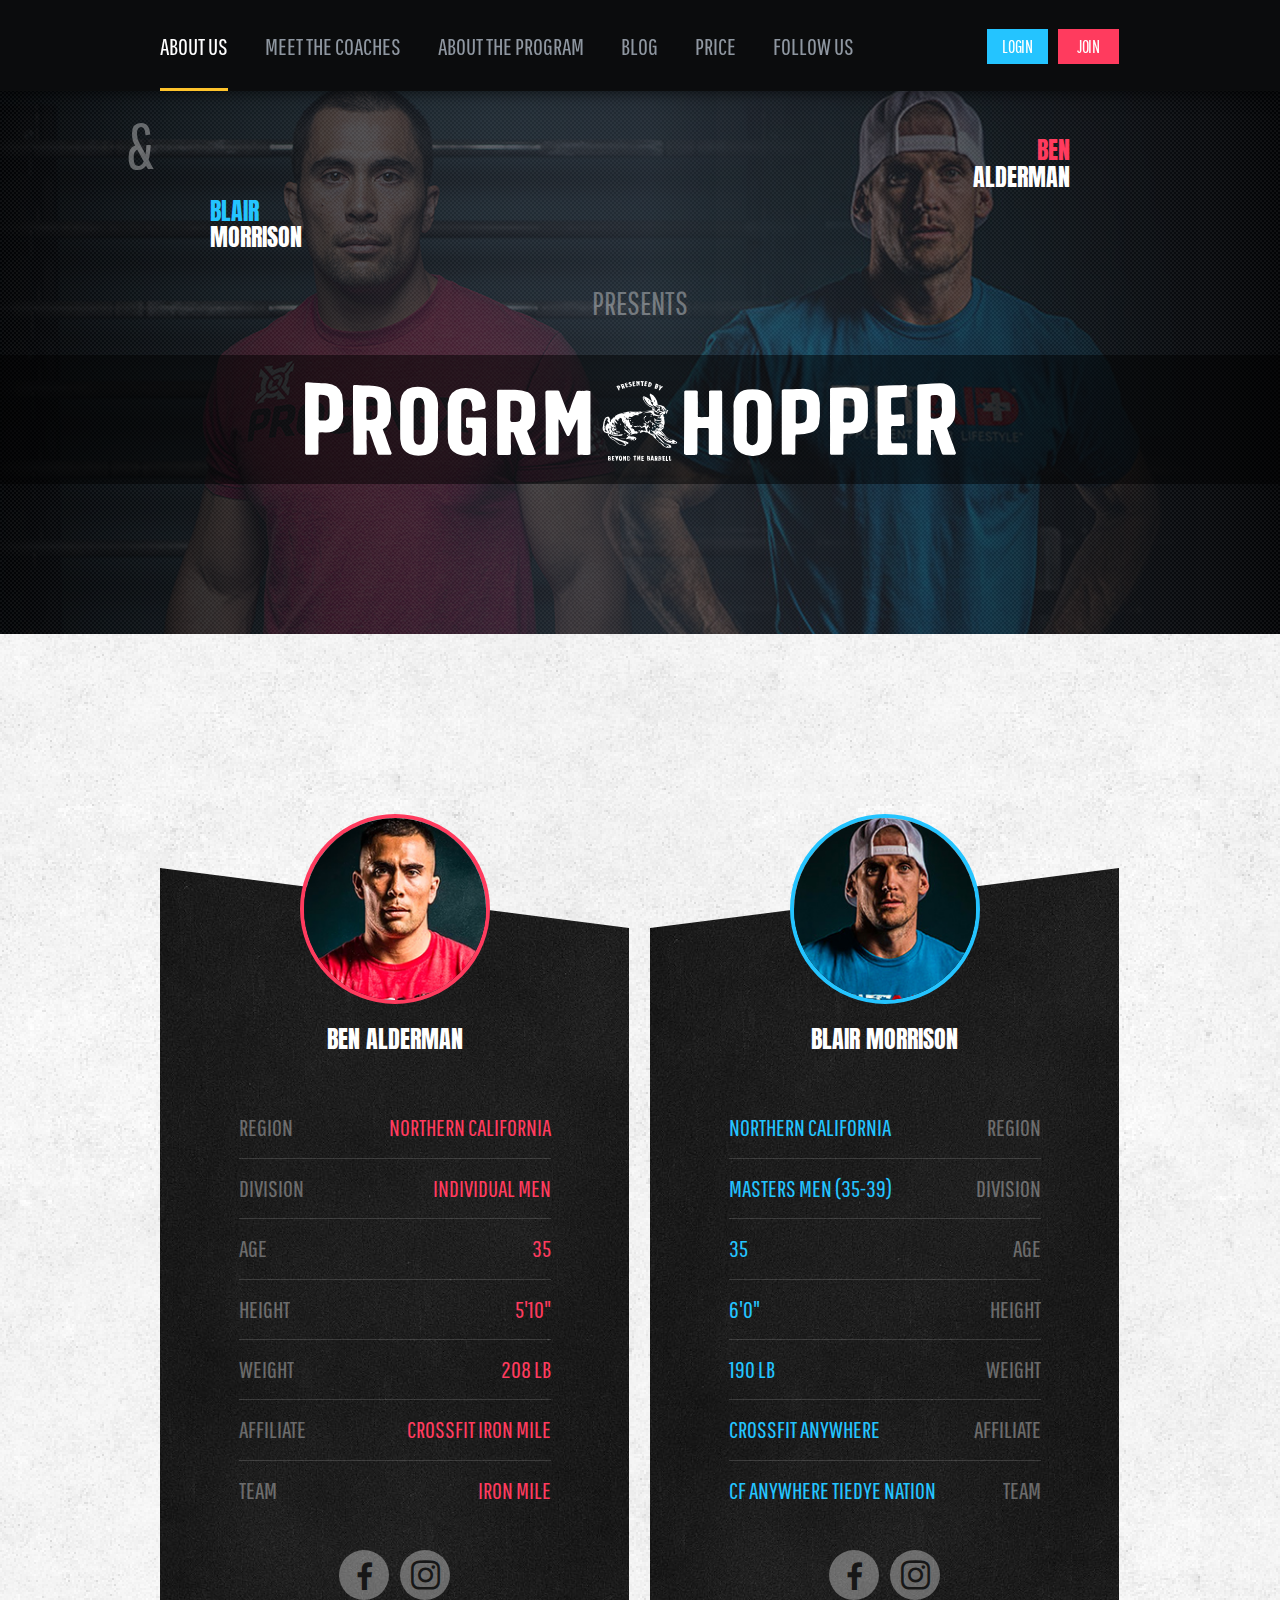
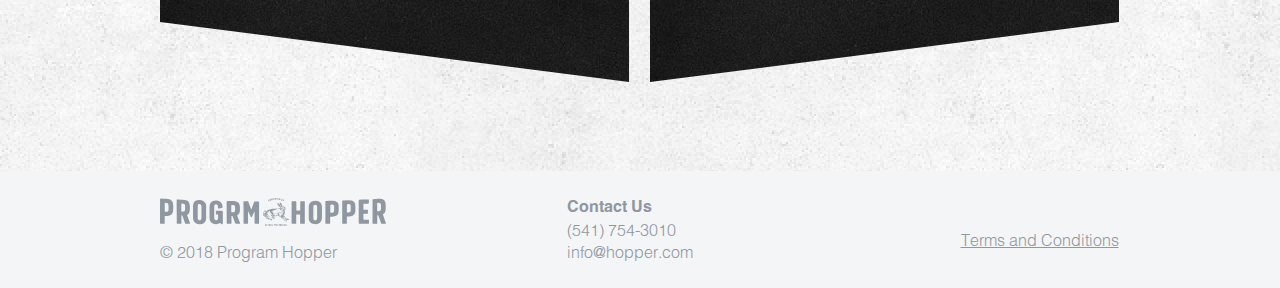
==== commit 02f89140: "Suddya" ====
--- a/index.html
+++ b/index.html
@@ -225,7 +225,6 @@
                 </div>
             </section>
         </div>
-
     </div>
     <footer id="footer">
         <div class="container">
--- a/assets/css/screen.css
+++ b/assets/css/screen.css
@@ -6,215 +6,6 @@
 /*transition*/
 /*border-radius*/
 /*import global styles */
-/*----------------------------------------------------------------------------------*/
-/*------------------------------RESET DEFAULT STYLES--------------------------------*/
-/*----------------------------------------------------------------------------------*/
-html, body {
-  width: 100%;
-  height: 100%; }
-
-body {
-  padding: 0;
-  margin: 0;
-  font: 400 18px "Helvetica", Arial, sans-serif;
-  line-height: 1.8;
-  background: #ffffff;
-  color: #000000;
-  -webkit-font-smoothing: antialiased;
-  -moz-osx-font-smoothing: grayscale; }
-
-div, p, a, span, em, strong, img, h1, h2, h3, h4, h5, h6, ul, ol, li, dl, dt, dd, table, td, tr, form, fieldset, label, select, input, textarea {
-  padding: 0;
-  margin: 0;
-  outline: none;
-  list-style: none; }
-
-select, input, textarea {
-  font-size: 16px;
-  vertical-align: middle;
-  color: #17191C; }
-
-textarea {
-  vertical-align: top; }
-
-:focus {
-  outline: none; }
-
-input[type=submit], button {
-  cursor: pointer; }
-
-img, fieldset {
-  border: 0; }
-
-table {
-  border-collapse: collapse;
-  border-spacing: 0; }
-
-a:link, a:visited {
-  font-family: "Helvetica", Arial, sans-serif;
-  color: #24C4FF;
-  text-decoration: none; }
-
-a:hover {
-  text-decoration: underline; }
-
-/*----------------------------------------------------------------------------------*/
-/*-------------------------------------DEFAULT CLASSES------------------------------*/
-/*----------------------------------------------------------------------------------*/
-.float-r {
-  float: right !important; }
-
-.float-l {
-  float: left !important; }
-
-.no-float {
-  float: none !important; }
-
-.no-border {
-  border: 0 !important; }
-
-.no-bg {
-  background: none !important; }
-
-.no-margin {
-  margin: 0 !important; }
-
-.no-padding {
-  padding: 0 !important; }
-
-.no-display {
-  display: none !important; }
-
-.display {
-  display: block !important; }
-
-.inline {
-  display: inline !important; }
-
-.overflow {
-  overflow: hidden !important; }
-
-.align-r {
-  text-align: right !important; }
-
-.align-l {
-  text-align: left !important; }
-
-.align-c {
-  text-align: center !important; }
-
-.clear {
-  clear: both; }
-
-* {
-  -webkit-box-sizing: border-box;
-  -moz-box-sizing: border-box;
-  box-sizing: border-box; }
-
-em, i {
-  font-style: italic; }
-
-strong, b {
-  font-weight: 700; }
-
-a, .btn {
-  -webkit-transition: 0.2s;
-  -khtml-transition: 0.2s;
-  -moz-transition: 0.2s;
-  -ms-transition: 0.2s;
-  -o-transition: 0.2s;
-  transition: 0.2s; }
-
-a[href^=tel] {
-  cursor: default; }
-  a[href^=tel]:hover, a[href^=tel]:focus {
-    color: inherit !important; }
-
-img {
-  -webkit-user-select: none;
-  -moz-user-select: none;
-  -o-user-select: none;
-  -khtml-user-select: none;
-  user-select: none; }
-
-.container {
-  max-width: 1000px;
-  width: 100%;
-  margin: 0 auto;
-  padding: 0 20px; }
-
-.vertical-align .container {
-  display: table;
-  width: 100%;
-  height: 494px;
-  padding-top: 50px;
-  padding-bottom: 50px; }
-.vertical-align .container-box {
-  display: table-cell;
-  width: 100%;
-  min-height: 50px;
-  vertical-align: middle; }
-
-.content * {
-  margin-bottom: 12px;
-  line-height: 1.8; }
-  .content *:last-child {
-    margin-bottom: 0; }
-.content a {
-  color: #24C4FF; }
-  .content a:hover {
-    opacity: 0.7;
-    text-decoration: none; }
-.content ul > li {
-  list-style-type: disc; }
-.content ol > li {
-  list-style-type: decimal; }
-.content li {
-  margin-bottom: 12px;
-  text-align: left; }
-.content blockquote {
-  max-width: 640px;
-  margin-left: auto;
-  margin-right: auto;
-  text-align: left; }
-.content img {
-  max-width: 100%;
-  height: auto; }
-  .content img.alignleft {
-    float: left;
-    margin: 4px 12px 12px 0; }
-  .content img.alignright {
-    float: right;
-    margin: 4px 0 12px 12px; }
-  .content img.aligncenter {
-    display: block;
-    margin: 0 auto 12px;
-    clear: both; }
-
-/*----------------------------------------------------------------------------------*/
-/*-------------------------------------WRAPPER--------------------------------------*/
-/*----------------------------------------------------------------------------------*/
-.wrapper {
-  position: relative;
-  min-height: 100%;
-  margin-bottom: -117px; }
-  .wrapper:after {
-    content: '';
-    display: block;
-    width: 100%;
-    height: 117px; }
-
-#main-content {
-  padding-top: 90px;
-  -webkit-transition: 0.35s;
-  -khtml-transition: 0.35s;
-  -moz-transition: 0.35s;
-  -ms-transition: 0.35s;
-  -o-transition: 0.35s;
-  transition: 0.35s; }
-  .logged + #main-content, .scrolling + #main-content {
-    padding-top: 55px; }
-
 @font-face {
   font-family: 'Helvetica';
   src: url("../fonts/HelveticaRegular/HelveticaRegular.eot");
@@ -233,6 +24,230 @@
   src: url("../fonts/HelveticaLight/HelveticaLight.woff") format("woff"), url("../fonts/HelveticaLight/HelveticaLight.ttf") format("truetype"), url("../fonts/HelveticaLight/HelveticaLight.svg") format("svg");
   font-weight: 300;
   font-style: normal; }
+/*----------------------------------------------------------------------------------*/
+/*------------------------------RESET DEFAULT STYLES--------------------------------*/
+/*----------------------------------------------------------------------------------*/
+html, body {
+  width: 100%;
+  height: 100%; }
+
+body {
+  padding: 0;
+  margin: 0;
+  font: 400 18px "Helvetica", Arial, sans-serif;
+  line-height: 1.6;
+  background: #ffffff;
+  color: #000000;
+  -webkit-font-smoothing: antialiased;
+  -moz-osx-font-smoothing: grayscale; }
+
+div, p, a, span, em, strong, img, h1, h2, h3, h4, h5, h6, ul, ol, li, dl, dt, dd, table, td, tr, form, fieldset, label, select, input, textarea {
+  padding: 0;
+  margin: 0;
+  outline: none;
+  list-style: none; }
+
+select, input, textarea {
+  font-size: 16px;
+  vertical-align: middle;
+  color: #17191C; }
+
+textarea {
+  vertical-align: top; }
+
+:focus {
+  outline: none; }
+
+input[type=submit], button {
+  cursor: pointer; }
+
+img, fieldset {
+  border: 0; }
+
+table {
+  border-collapse: collapse;
+  border-spacing: 0; }
+
+a:link, a:visited {
+  font-family: "Helvetica", Arial, sans-serif;
+  color: #24C4FF;
+  text-decoration: none; }
+
+a:hover {
+  text-decoration: underline; }
+
+/*----------------------------------------------------------------------------------*/
+/*-------------------------------------DEFAULT CLASSES------------------------------*/
+/*----------------------------------------------------------------------------------*/
+.float-r {
+  float: right !important; }
+
+.float-l {
+  float: left !important; }
+
+.no-float {
+  float: none !important; }
+
+.no-border {
+  border: 0 !important; }
+
+.no-bg {
+  background: none !important; }
+
+.no-margin {
+  margin: 0 !important; }
+
+.no-padding {
+  padding: 0 !important; }
+
+.no-display {
+  display: none !important; }
+
+.display {
+  display: block !important; }
+
+.inline {
+  display: inline !important; }
+
+.overflow {
+  overflow: hidden !important; }
+
+.align-r {
+  text-align: right !important; }
+
+.align-l {
+  text-align: left !important; }
+
+.align-c {
+  text-align: center !important; }
+
+.clear {
+  clear: both; }
+
+* {
+  -webkit-box-sizing: border-box;
+  -moz-box-sizing: border-box;
+  box-sizing: border-box; }
+
+body {
+  opacity: 0;
+  -webkit-transition: all 0.35s ease;
+  -moz-transition: all 0.35s ease;
+  -o-transition: all 0.35s ease;
+  transition: all 0.35s ease;
+  background-image: url(../../img/blog_bg.png); }
+  body.show {
+    opacity: 1; }
+
+em, i {
+  font-style: italic; }
+
+strong, b {
+  font-weight: 700; }
+
+a, .btn {
+  -webkit-transition: 0.2s;
+  -khtml-transition: 0.2s;
+  -moz-transition: 0.2s;
+  -ms-transition: 0.2s;
+  -o-transition: 0.2s;
+  transition: 0.2s; }
+
+a[href^=tel] {
+  cursor: default; }
+  a[href^=tel]:hover, a[href^=tel]:focus {
+    color: inherit !important; }
+
+img {
+  -webkit-user-select: none;
+  -moz-user-select: none;
+  -o-user-select: none;
+  -khtml-user-select: none;
+  user-select: none; }
+
+.container {
+  float: none !important;
+  max-width: 1000px;
+  width: 100%;
+  margin: 0 auto;
+  padding: 0 20px; }
+
+.vertical-align .container {
+  display: table;
+  width: 100%;
+  height: 494px;
+  padding-top: 50px;
+  padding-bottom: 50px; }
+.vertical-align .container-box {
+  display: table-cell;
+  width: 100%;
+  min-height: 50px;
+  vertical-align: middle; }
+
+.content {
+  word-spacing: -.02em;
+  line-height: 1.5; }
+  .content * {
+    margin-bottom: 27px; }
+    .content *:last-child {
+      margin-bottom: 0; }
+  .content a {
+    color: #24C4FF; }
+    .content a:hover {
+      opacity: 0.7;
+      text-decoration: none; }
+  .content ul > li {
+    list-style-type: disc; }
+  .content ol > li {
+    list-style-type: decimal; }
+  .content li {
+    margin-bottom: 12px;
+    text-align: left; }
+  .content blockquote {
+    max-width: 640px;
+    margin-left: auto;
+    margin-right: auto;
+    text-align: left; }
+  .content img {
+    max-width: 100%;
+    height: auto; }
+    .content img.alignleft {
+      float: left;
+      margin: 4px 12px 12px 0; }
+    .content img.alignright {
+      float: right;
+      margin: 4px 0 12px 12px; }
+    .content img.aligncenter {
+      display: block;
+      margin: 0 auto 12px;
+      clear: both; }
+
+/*----------------------------------------------------------------------------------*/
+/*-------------------------------------WRAPPER--------------------------------------*/
+/*----------------------------------------------------------------------------------*/
+.wrapper {
+  position: relative;
+  min-height: 100%;
+  margin-bottom: -117px; }
+  .wrapper:after {
+    content: '';
+    display: block;
+    width: 100%;
+    height: 117px; }
+
+#main-content {
+  padding-top: 0;
+  -webkit-transition: 0.35s;
+  -khtml-transition: 0.35s;
+  -moz-transition: 0.35s;
+  -ms-transition: 0.35s;
+  -o-transition: 0.35s;
+  transition: 0.35s; }
+  .show #main-content {
+    padding-top: 90px; }
+  .show .logged + #main-content, .show .scrolling + #main-content {
+    padding-top: 55px; }
+
 a.btn,
 .btn {
   position: relative;
@@ -250,12 +265,12 @@
   line-height: 1.1;
   letter-spacing: -.01em;
   cursor: pointer;
-  -webkit-transition: 0.2s;
-  -khtml-transition: 0.2s;
-  -moz-transition: 0.2s;
-  -ms-transition: 0.2s;
-  -o-transition: 0.2s;
-  transition: 0.2s; }
+  -webkit-transition: 0.35s;
+  -khtml-transition: 0.35s;
+  -moz-transition: 0.35s;
+  -ms-transition: 0.35s;
+  -o-transition: 0.35s;
+  transition: 0.35s; }
   a.btn:hover, a.btn:focus,
   .btn:hover,
   .btn:focus {
@@ -279,6 +294,10 @@
     .btn.pink:focus {
       color: #FF3B5E;
       background-color: transparent; }
+  a.btn.big,
+  .btn.big {
+    padding: 12px 10px 12px;
+    min-width: 144px; }
 
 a.btn-jump-to-content,
 .btn-jump-to-content {
@@ -309,6 +328,188 @@
     z-index: 9999;
     text-decoration: none; }
 
+a.search-submit,
+.search-submit {
+  position: relative;
+  display: inline-block;
+  min-width: 68px;
+  margin: 0;
+  padding: 12px 9px 11px;
+  text-transform: uppercase;
+  text-decoration: none;
+  text-align: center;
+  color: #ffffff;
+  background-color: #24C4FF;
+  border: 1px solid #24C4FF;
+  font: 400 18px "Pathway Gothic One", "Helvetica", Arial, sans-serif;
+  line-height: 1.1;
+  letter-spacing: -.01em;
+  cursor: pointer;
+  -webkit-transition: 0.35s;
+  -khtml-transition: 0.35s;
+  -moz-transition: 0.35s;
+  -ms-transition: 0.35s;
+  -o-transition: 0.35s;
+  transition: 0.35s; }
+  a.search-submit:hover, a.search-submit:focus,
+  .search-submit:hover,
+  .search-submit:focus {
+    color: #24C4FF;
+    background-color: #ffffff; }
+
+.input-style,
+.search-field {
+  display: block;
+  width: 100%;
+  margin: 0;
+  min-height: 44px;
+  font: 400 16px "Montserrat", "Helvetica", Arial, sans-serif;
+  line-height: 42px;
+  border: 1px solid #ffffff;
+  padding: 0 14px;
+  background-color: #ffffff;
+  -webkit-transition: 0.35s;
+  -khtml-transition: 0.35s;
+  -moz-transition: 0.35s;
+  -ms-transition: 0.35s;
+  -o-transition: 0.35s;
+  transition: 0.35s;
+  -webkit-border-radius: 0;
+  -khtml-border-radius: 0;
+  -moz-border-radius: 0;
+  -ms-border-radius: 0;
+  -o-border-radius: 0;
+  border-radius: 0; }
+  .input-style:hover, .input-style:active, .input-style:focus,
+  .search-field:hover,
+  .search-field:active,
+  .search-field:focus {
+    border-color: #24C4FF; }
+  .input-style.wpcf7-not-valid, .input-style.error,
+  .search-field.wpcf7-not-valid,
+  .search-field.error {
+    border-color: #ff0000; }
+
+textarea.input-style {
+  max-width: 100%;
+  margin: 10px auto 0;
+  padding: 8px 18px 8px 38px;
+  min-height: 80px;
+  font: 400 16px "Montserrat", "Helvetica", Arial, sans-serif;
+  line-height: 42px;
+  resize: none;
+  border: 1px solid #ffffff;
+  border-top: none;
+  overflow: hidden; }
+  textarea.input-style:focus {
+    border-color: #24C4FF; }
+
+textarea.input-style {
+  line-height: 1.5;
+  padding: 10px 12px;
+  min-height: 198px;
+  resize: none; }
+
+input::-webkit-input-placeholder {
+  font-size: 16px;
+  font-family: "Montserrat", "Helvetica", Arial, sans-serif;
+  color: #8F97A1;
+  -webkit-transition: 0.35s;
+  -khtml-transition: 0.35s;
+  -moz-transition: 0.35s;
+  -ms-transition: 0.35s;
+  -o-transition: 0.35s;
+  transition: 0.35s; }
+
+input::-moz-placeholder {
+  font-size: 16px;
+  font-family: "Montserrat", "Helvetica", Arial, sans-serif;
+  color: #8F97A1;
+  -webkit-transition: 0.35s;
+  -khtml-transition: 0.35s;
+  -moz-transition: 0.35s;
+  -ms-transition: 0.35s;
+  -o-transition: 0.35s;
+  transition: 0.35s; }
+
+input:-ms-input-placeholder {
+  font-size: 16px;
+  font-family: "Montserrat", "Helvetica", Arial, sans-serif;
+  color: #8F97A1;
+  -webkit-transition: 0.35s;
+  -khtml-transition: 0.35s;
+  -moz-transition: 0.35s;
+  -ms-transition: 0.35s;
+  -o-transition: 0.35s;
+  transition: 0.35s; }
+
+input:-moz-placeholder {
+  font-size: 16px;
+  font-family: "Montserrat", "Helvetica", Arial, sans-serif;
+  color: #8F97A1;
+  -webkit-transition: 0.35s;
+  -khtml-transition: 0.35s;
+  -moz-transition: 0.35s;
+  -ms-transition: 0.35s;
+  -o-transition: 0.35s;
+  transition: 0.35s; }
+
+input:focus::-webkit-input-placeholder {
+  opacity: 0; }
+
+input:focus::-moz-placeholder {
+  opacity: 0; }
+
+input:focus:-ms-input-placeholder {
+  opacity: 0; }
+
+input:focus:-moz-placeholder {
+  opacity: 0; }
+
+textarea::-webkit-input-placeholder {
+  font-size: 16px;
+  font-family: "Montserrat", "Helvetica", Arial, sans-serif;
+  color: #8F97A1;
+  -webkit-transition: 0.35s;
+  -khtml-transition: 0.35s;
+  -moz-transition: 0.35s;
+  -ms-transition: 0.35s;
+  -o-transition: 0.35s;
+  transition: 0.35s; }
+
+textarea::-moz-placeholder {
+  font-size: 16px;
+  font-family: "Montserrat", "Helvetica", Arial, sans-serif;
+  color: #8F97A1;
+  -webkit-transition: 0.35s;
+  -khtml-transition: 0.35s;
+  -moz-transition: 0.35s;
+  -ms-transition: 0.35s;
+  -o-transition: 0.35s;
+  transition: 0.35s; }
+
+textarea:-ms-input-placeholder {
+  font-size: 16px;
+  font-family: "Montserrat", "Helvetica", Arial, sans-serif;
+  color: #8F97A1;
+  -webkit-transition: 0.35s;
+  -khtml-transition: 0.35s;
+  -moz-transition: 0.35s;
+  -ms-transition: 0.35s;
+  -o-transition: 0.35s;
+  transition: 0.35s; }
+
+textarea:-moz-placeholder {
+  font-size: 16px;
+  font-family: "Montserrat", "Helvetica", Arial, sans-serif;
+  color: #8F97A1;
+  -webkit-transition: 0.35s;
+  -khtml-transition: 0.35s;
+  -moz-transition: 0.35s;
+  -ms-transition: 0.35s;
+  -o-transition: 0.35s;
+  transition: 0.35s; }
+
 .header {
   position: fixed;
   z-index: 1000;
@@ -316,19 +517,20 @@
   left: 0;
   width: 100%;
   min-height: 90px;
+  opacity: 0;
   background-color: #0B0C0D;
-  -webkit-transition: 0.35s;
-  -khtml-transition: 0.35s;
-  -moz-transition: 0.35s;
-  -ms-transition: 0.35s;
-  -o-transition: 0.35s;
-  transition: 0.35s;
+  -webkit-transition: all 0.35s ease;
+  -moz-transition: all 0.35s ease;
+  -o-transition: all 0.35s ease;
+  transition: all 0.35s ease;
   -webkit-box-shadow: 0 1px 15px rgba(0, 0, 0, 0.7);
   -khtml-box-shadow: 0 1px 15px rgba(0, 0, 0, 0.7);
   -moz-box-shadow: 0 1px 15px rgba(0, 0, 0, 0.7);
   -ms-box-shadow: 0 1px 15px rgba(0, 0, 0, 0.7);
   -o-box-shadow: 0 1px 15px rgba(0, 0, 0, 0.7);
   box-shadow: 0 1px 15px rgba(0, 0, 0, 0.7); }
+  .show .header {
+    opacity: 1; }
   .header .logo {
     opacity: 0;
     visibility: hidden;
@@ -343,6 +545,14 @@
       opacity: 1;
       visibility: visible;
       max-width: 131px; }
+  .admin-bar .header {
+    top: 32px; }
+    @media all and (max-width: 782px) {
+      .admin-bar .header {
+        top: 46px; } }
+  @media all and (max-width: 600px) {
+    .admin-bar.scrolling .header {
+      top: 0; } }
 
 .logo {
   overflow: hidden;
@@ -412,13 +622,11 @@
   width: 370px;
   max-width: 80%;
   height: 100%;
+  top: 55px;
   right: -400px;
   z-index: 2;
-  padding-top: 60px;
-  background-image: -moz-linear-gradient(145deg, #07d0ce 0%, #8226bc 100%);
-  background-image: -webkit-linear-gradient(145deg, #07d0ce 0%, #8226bc 100%);
-  background-image: -ms-linear-gradient(145deg, #07d0ce 0%, #8226bc 100%);
-  background-image: linear-gradient(-55deg, #07d0ce 0%, #8226bc 100%);
+  padding-top: 20px;
+  background-image: url(../../img/dark_bg.jpg);
   -webkit-transition: right  0.35s;
   -khtml-transition: right  0.35s;
   -moz-transition: right  0.35s;
@@ -436,10 +644,10 @@
 
 .mobile-menu-toggle {
   position: absolute;
-  right: -1px;
+  right: 0;
   top: 0;
-  height: 65px;
-  width: 65px;
+  height: 55px;
+  width: 55px;
   vertical-align: middle;
   cursor: pointer;
   font-size: 26px; }
@@ -452,7 +660,7 @@
     cursor: pointer;
     height: 3px;
     width: 30px;
-    background-color: #24C4FF;
+    background-color: #FF3B5E;
     -webkit-border-radius: 2px;
     -khtml-border-radius: 2px;
     -moz-border-radius: 2px;
@@ -489,7 +697,7 @@
     -o-transform: rotate(45deg);
     transform: rotate(45deg);
     top: 0;
-    background-color: #f7b940; }
+    background-color: #FF3B5E; }
   .mobile-menu-toggle.active span:after {
     -webkit-transform: rotate(-45deg);
     -khtml-transform: rotate(-45deg);
@@ -498,20 +706,24 @@
     -o-transform: rotate(-45deg);
     transform: rotate(-45deg);
     bottom: 0;
-    background-color: #f7b940; }
+    background-color: #FF3B5E; }
 
 /*--------------------------------------NAV-----------------------------------------*/
-.main-nav {
+.main-nav > ul {
+  margin: 0;
+  text-align: left;
   -webkit-transition: 0.35s;
   -khtml-transition: 0.35s;
   -moz-transition: 0.35s;
   -ms-transition: 0.35s;
   -o-transition: 0.35s;
-  transition: 0.35s; }
-
-.main-nav > ul {
-  margin: 0;
-  text-align: left; }
+  transition: 0.35s;
+  -webkit-transition-delay: 2s;
+  -khtml-transition-delay: 2s;
+  -moz-transition-delay: 2s;
+  -ms-transition-delay: 2s;
+  -o-transition-delay: 2s;
+  transition-delay: 2s; }
   .logged .main-nav > ul, .scrolling .main-nav > ul {
     text-align: center; }
   .main-nav > ul > li {
@@ -569,15 +781,14 @@
     .mobile-menu > li a {
       position: relative;
       display: block;
-      width: 100%;
-      letter-spacing: -0.2px;
+      line-height: 1.2;
       color: #ffffff;
-      padding: 15px 25px 13px;
-      text-decoration: none; }
+      padding: 12px 25px 12px;
+      text-transform: uppercase; }
   .mobile-menu > .current-menu-item > a,
   .mobile-menu > li > a:hover,
   .mobile-menu > li > a:focus {
-    color: #24C4FF;
+    color: #FFC42B;
     text-decoration: none; }
   .mobile-menu .expanded:after {
     content: "\f107";
@@ -593,7 +804,7 @@
     right: 10px;
     display: inline-block; }
   .mobile-menu:hover:after {
-    color: #0097de; }
+    color: #FFC42B; }
   .mobile-menu.open:after {
     content: "\f106"; }
 
@@ -645,7 +856,7 @@
       color: #24C4FF;
       text-transform: uppercase; }
       .logged-list > li a:hover, .logged-list > li a:focus {
-        color: #FFC42B;
+        color: #FF3B5E;
         text-decoration: none; }
         .logged-list > li a:hover .subscription, .logged-list > li a:focus .subscription {
           opacity: .7; }
@@ -715,11 +926,106 @@
 
 .sidebar {
   float: left;
-  max-width: 330px;
-  width: 100%;
-  padding-left: 20px;
-  height: 300px;
-  background-color: green; }
+  width: 285px;
+  padding-left: 20px; }
+
+.widget {
+  margin-bottom: 46px; }
+  .widget > ul > li {
+    display: block;
+    border-bottom: 2px solid #8F97A1;
+    border-bottom: 2px solid rgba(0, 0, 0, 0.07); }
+    .widget > ul > li a {
+      display: block;
+      padding: 7px 0 16px;
+      font-size: 14px;
+      color: #2E3642; }
+      .widget > ul > li a:hover, .widget > ul > li a:focus {
+        color: #FF3B5E;
+        text-decoration: none; }
+  .widget .cat-item-1 {
+    display: none; }
+
+.widget-title {
+  margin-bottom: 17px;
+  font: 400 26px "Anton", "Helvetica", Arial, sans-serif;
+  line-height: 1.1; }
+
+.popular-list > li {
+  border: none; }
+  .popular-list > li:not(:last-child) {
+    margin-bottom: 21px; }
+  .popular-list > li a {
+    color: #2E3642; }
+    .popular-list > li a:hover, .popular-list > li a:focus {
+      color: #FF3B5E;
+      text-decoration: none; }
+
+.popular-img-wrap {
+  position: relative;
+  height: 73px;
+  margin-bottom: 11px;
+  background-color: #ffffff; }
+  .popular-img-wrap a {
+    position: absolute;
+    display: block;
+    top: 0;
+    left: 0;
+    width: 100%;
+    height: 100%;
+    padding: 10px;
+    line-height: 53px;
+    text-align: center; }
+  .popular-img-wrap img {
+    max-width: 145px;
+    max-height: 53px;
+    height: auto;
+    width: auto;
+    vertical-align: middle; }
+  .popular-img-wrap .wpp-thumbnail {
+    display: inline-block;
+    float: none;
+    margin: 0; }
+
+.popular-title {
+  margin-bottom: 1px;
+  font-size: 16px;
+  line-height: 1.4;
+  text-transform: uppercase; }
+
+.popular-desc {
+  font-size: 14px;
+  color: #8F97A1;
+  letter-spacing: -.01em; }
+
+.tagcloud {
+  overflow: hidden;
+  margin: 23px 0 0 5px; }
+  .tagcloud a {
+    float: left;
+    display: block;
+    margin: 0 10px 10px 0;
+    padding: 6px 11px 5px;
+    color: #ffffff;
+    font-size: 12px !important;
+    text-transform: uppercase;
+    background-color: #FF3B5E;
+    border: 1px solid #FF3B5E; }
+    .tagcloud a:hover, .tagcloud a:focus {
+      color: #FF3B5E;
+      text-decoration: none;
+      background-color: transparent; }
+
+.widget_search {
+  margin-bottom: 40px; }
+  .widget_search label .screen-reader-text {
+    display: none; }
+  .widget_search .search-form {
+    position: relative; }
+  .widget_search .search-submit {
+    position: absolute;
+    right: 0;
+    top: 0; }
 
 #footer {
   position: relative;
@@ -735,7 +1041,7 @@
   width: -webkit-calc(33.33% - 3px);
   width: calc(33.33% - 3px);
   text-align: center;
-  vertical-align: top; }
+  vertical-align: middle; }
   .footer-list > li:first-child {
     width: 32%;
     text-align: left; }
@@ -781,13 +1087,23 @@
   a.footer-link:hover, a.footer-link:focus,
   .footer-link:hover,
   .footer-link:focus {
-    color: #FFC42B;
+    color: #FF3B5E;
     text-decoration: none; }
 
 .copyright {
   font-weight: 300; }
 
-/*--------------------------------------MEDIA-----------------------------------------*/
+.footer-menu > li a {
+  display: block;
+  padding: 2px 0 2px;
+  color: #8F97A1;
+  font-weight: 300;
+  line-height: 1.1;
+  text-decoration: underline; }
+  .footer-menu > li a:hover, .footer-menu > li a:focus {
+    color: #FF3B5E;
+    text-decoration: none; }
+
 /* styles used throughout site */
 .section-hero {
   position: relative;
@@ -815,7 +1131,7 @@
     width: 100%;
     height: 100%;
     background-image: url(../../img/hero_bg_v2.png);
-    background-size: contain;
+    background-size: auto 100%;
     background-position: top center;
     background-repeat: no-repeat; }
   .section-hero .container {
@@ -833,34 +1149,34 @@
 .hero-person-name {
   overflow: hidden;
   padding-bottom: 19px; }
-  .hero-person-name .left-box,
-  .hero-person-name .right-box {
+  .hero-person-name > * {
+    padding-right: 50px;
+    text-align: right; }
+    .hero-person-name > *:nth-child(even) {
+      padding-left: 50px;
+      text-align: left; }
+      .hero-person-name > *:nth-child(even):after {
+        position: absolute;
+        content: '&';
+        top: -8px;
+        left: 0;
+        font-family: "Pathway Gothic One", "Helvetica", Arial, sans-serif;
+        font-size: 65px;
+        line-height: 65px;
+        color: #ffffff;
+        opacity: .35;
+        -webkit-transform: translate(-50%, 0);
+        -khtml-transform: translate(-50%, 0);
+        -moz-transform: translate(-50%, 0);
+        -ms-transform: translate(-50%, 0);
+        -o-transform: translate(-50%, 0);
+        transform: translate(-50%, 0); }
+      .hero-person-name > *:nth-child(even) .person-name span {
+        color: #24C4FF; }
+  .hero-person-name .hero-box {
     position: relative;
     float: left;
     width: 50%; }
-  .hero-person-name .left-box {
-    padding-right: 50px;
-    text-align: right; }
-  .hero-person-name .right-box {
-    padding-left: 50px; }
-    .hero-person-name .right-box:after {
-      position: absolute;
-      content: '&';
-      top: -8px;
-      left: 0;
-      font-family: "Pathway Gothic One", "Helvetica", Arial, sans-serif;
-      font-size: 65px;
-      line-height: 65px;
-      color: #ffffff;
-      opacity: .35;
-      -webkit-transform: translate(-50%, 0);
-      -khtml-transform: translate(-50%, 0);
-      -moz-transform: translate(-50%, 0);
-      -ms-transform: translate(-50%, 0);
-      -o-transform: translate(-50%, 0);
-      transform: translate(-50%, 0); }
-    .hero-person-name .right-box .person-name span {
-      color: #24C4FF; }
 
 .person-name {
   font: 400 24px "Anton", "Helvetica", Arial, sans-serif;
@@ -1053,16 +1369,430 @@
       .coach-social-list > li a .fa-instagram {
         font-size: 34px; }
       .coach-social-list > li a:hover .fa, .coach-social-list > li a:focus .fa {
-        color: #FFC42B; }
-
-.section-blog-list .container {
-  overflow: hidden; }
+        color: #FF3B5E; }
+
+.section-beyond .content {
+  max-width: 540px; }
+
+.section-meet-coaches .content {
+  max-width: 795px;
+  margin: 0 auto; }
+
+.section-about-program .content {
+  max-width: 630px;
+  margin: 0 auto; }
+
+.section-title {
+  margin-bottom: 20px;
+  font: 400 40px "Anton", "Helvetica", Arial, sans-serif;
+  line-height: 1.1;
+  text-transform: uppercase; }
+
+.section-blog {
+  padding: 40px 0 68px; }
+  .section-blog .container {
+    overflow: hidden; }
 
 .content-wrap {
   float: left;
-  width: -webkit-calc(100% - 330px);
-  width: calc(100% - 330px);
-  height: 300px;
-  background-color: #07d0ce; }
+  padding: 1px 0;
+  max-width: -webkit-calc(100% - 285px);
+  max-width: calc(100% - 285px);
+  width: 100%; }
+
+.content-inner {
+  max-width: 634px; }
+
+.blog-list > li {
+  margin-bottom: 50px;
+  padding-bottom: 50px;
+  border-bottom: 2px solid #8F97A1;
+  border-bottom: 2px solid rgba(0, 0, 0, 0.07); }
+  .blog-list > li:last-child {
+    margin-bottom: 49px; }
+
+.blog-box a:hover, .blog-box a:focus {
+  text-decoration: none; }
+  .blog-box a:hover .blog-list-title, .blog-box a:focus .blog-list-title {
+    color: #FF3B5E; }
+
+.blog-top-box {
+  overflow: hidden;
+  margin-bottom: 16px; }
+
+.blog-date,
+.blog-logo-wrap {
+  position: relative; }
+  .blog-date a,
+  .blog-logo-wrap a {
+    position: absolute;
+    display: block;
+    top: 0;
+    left: 0;
+    width: 100%;
+    height: 100%; }
+
+.blog-date {
+  float: left;
+  width: 143px;
+  height: 131px;
+  padding: 26px 30px 26px;
+  font: 400 20px "Anton", "Helvetica", Arial, sans-serif;
+  line-height: 1.1;
+  color: #ffffff;
+  text-align: center;
+  background-color: #2E3642;
+  text-transform: uppercase; }
+  .blog-date span {
+    display: block; }
+    .blog-date span:not(.month) {
+      margin-bottom: 2px; }
+  .blog-date .month {
+    font-size: 50px; }
+
+.blog-logo-wrap {
+  float: left;
+  height: 131px;
+  width: -webkit-calc(100% - 163px);
+  width: calc(100% - 163px);
+  padding: 10px 20px 10px;
+  line-height: 111px;
+  margin-left: 20px;
+  text-align: center;
+  background-color: #ffffff; }
+  .blog-logo-wrap a {
+    padding: 10px 20px 10px;
+    line-height: 111px; }
+  .blog-logo-wrap img {
+    max-width: 260px;
+    max-height: 77px;
+    width: auto;
+    height: auto;
+    vertical-align: middle; }
+
+.blog-list-title {
+  margin-bottom: 6px;
+  font: 400 28px "Anton", "Helvetica", Arial, sans-serif;
+  line-height: 41px;
+  color: #2E3642;
+  text-transform: uppercase;
+  -webkit-transition: 0.35s;
+  -khtml-transition: 0.35s;
+  -moz-transition: 0.35s;
+  -ms-transition: 0.35s;
+  -o-transition: 0.35s;
+  transition: 0.35s; }
+
+.blog-info-box {
+  font-size: 14px;
+  color: #8F97A1;
+  margin: 0 -10px 12px;
+  line-height: 1.2; }
+  .blog-info-box > * {
+    position: relative;
+    padding: 0 10px; }
+    .blog-info-box > *:not(:last-child):after {
+      position: absolute;
+      content: '';
+      right: 0;
+      top: 0;
+      width: 1px;
+      height: 100%;
+      background-color: #8F97A1; }
+  .blog-info-box a {
+    color: #8F97A1; }
+    .blog-info-box a:hover, .blog-info-box a:focus {
+      color: #FF3B5E;
+      text-decoration: none; }
+
+.blog-desc {
+  max-width: 590px;
+  margin-bottom: 21px;
+  word-spacing: -.02em; }
+  .blog-desc > *:not(:last-child) {
+    margin-bottom: 12px; }
+
+.pagination-box {
+  margin-bottom: -8px; }
+
+.nav-links .page-numbers {
+  display: inline-block;
+  min-width: 38px;
+  padding: 10px 10px 9px;
+  font-size: 14px;
+  line-height: 1;
+  color: #333333;
+  text-align: center;
+  border: 1px solid #DDE0E3;
+  -webkit-border-radius: 3px;
+  -khtml-border-radius: 3px;
+  -moz-border-radius: 3px;
+  -ms-border-radius: 3px;
+  -o-border-radius: 3px;
+  border-radius: 3px;
+  background-color: #ffffff; }
+  .nav-links .page-numbers.current {
+    color: #ffffff;
+    background-color: #24C4FF;
+    border-color: #24C4FF; }
+.nav-links > * {
+  margin-bottom: 8px; }
+.nav-links > a:hover, .nav-links > a:focus {
+  color: #ffffff;
+  text-decoration: none;
+  background-color: #24C4FF;
+  border-color: #24C4FF; }
+.nav-links .screen-reader-text {
+  display: none; }
+.nav-links .prev,
+.nav-links .next {
+  display: none; }
+
+.wp-pagenavi .first,
+.wp-pagenavi .last,
+.wp-pagenavi .previouspostslink,
+.wp-pagenavi .nextpostslink,
+.wp-pagenavi .page,
+.wp-pagenavi .current {
+  display: inline-block;
+  min-width: 38px;
+  padding: 10px 10px 9px;
+  font-size: 14px;
+  line-height: 1;
+  color: #333333;
+  text-align: center;
+  border: 1px solid #DDE0E3;
+  -webkit-border-radius: 3px;
+  -khtml-border-radius: 3px;
+  -moz-border-radius: 3px;
+  -ms-border-radius: 3px;
+  -o-border-radius: 3px;
+  border-radius: 3px;
+  background-color: #ffffff; }
+.wp-pagenavi .current {
+  color: #ffffff;
+  background-color: #24C4FF;
+  border-color: #24C4FF; }
+.wp-pagenavi > * {
+  margin: 0 5px 5px 0; }
+.wp-pagenavi > a:hover, .wp-pagenavi > a:focus {
+  color: #ffffff;
+  text-decoration: none;
+  background-color: #24C4FF;
+  border-color: #24C4FF; }
+
+.blog-inner .blog-box {
+  margin-bottom: 10px; }
+.blog-inner .content {
+  max-width: 596px;
+  margin-bottom: 33px; }
+
+.next-prev-box {
+  overflow: hidden;
+  margin-bottom: 46px;
+  padding: 30px 0 10px;
+  border: 2px solid rgba(0, 0, 0, 0.07);
+  border-left: none;
+  border-right: none; }
+  .next-prev-box .next-post-btn {
+    float: right; }
+  .next-prev-box .prev-post-btn {
+    float: left; }
+  .next-prev-box > * {
+    display: inline-block;
+    vertical-align: top; }
+  .next-prev-box a.btn,
+  .next-prev-box .btn {
+    display: inline-block;
+    margin-bottom: 20px; }
+    .next-prev-box a.btn .fa,
+    .next-prev-box .btn .fa {
+      position: relative;
+      top: 4px;
+      font-size: 34px;
+      line-height: 8px; }
+
+.comment-list {
+  margin-bottom: 45px; }
+  .comment-list .children {
+    margin-left: 30px; }
+
+.comments-title {
+  margin-bottom: 21px;
+  font: 400 26px "Anton", "Helvetica", Arial, sans-serif;
+  line-height: 1.1; }
+
+.comment-author-box {
+  float: left;
+  width: 84px;
+  padding-top: 8px;
+  padding-right: 20px; }
+
+.comment-body {
+  margin-bottom: 24px;
+  padding-bottom: 24px;
+  border-bottom: 2px solid rgba(0, 0, 0, 0.07); }
+
+.comment-box {
+  overflow: hidden; }
+
+.comment-author-img {
+  overflow: hidden;
+  display: block;
+  width: 50px;
+  height: 50px;
+  line-height: 48px;
+  text-align: center;
+  -webkit-border-radius: 50%;
+  -khtml-border-radius: 50%;
+  -moz-border-radius: 50%;
+  -ms-border-radius: 50%;
+  -o-border-radius: 50%;
+  border-radius: 50%;
+  background-color: #ffffff; }
+  .comment-author-img img {
+    max-width: 100%;
+    max-height: 100%;
+    width: auto;
+    height: auto;
+    vertical-align: middle; }
+
+.comment-info-box {
+  margin-bottom: 7px; }
+
+.comment-author {
+  margin-right: 14px;
+  font-weight: 700;
+  line-height: 1.1;
+  color: #353F4C; }
+
+.comment-meta {
+  display: inline-block; }
+  .comment-meta a {
+    font-size: 14px;
+    line-height: 1.1;
+    color: #8F97A1; }
+    .comment-meta a:hover, .comment-meta a:focus {
+      color: #FF3B5E;
+      text-decoration: none; }
+
+.comment-content-box {
+  margin-bottom: 20px;
+  font-size: 16px;
+  line-height: 1.4; }
+  .comment-content-box > *:not(:last-child) {
+    margin-bottom: 20px; }
+
+.logged-in-as {
+  color: #8F97A1; }
+  .logged-in-as a {
+    font-size: 16px;
+    line-height: 1.1;
+    color: #8F97A1; }
+    .logged-in-as a:hover, .logged-in-as a:focus {
+      color: #FF3B5E;
+      text-decoration: none; }
+
+.comment-respond .comments-title {
+  margin-bottom: 12px; }
+
+/*--------------------------------------MEDIA-----------------------------------------*/
+@media all and (max-width: 991px) {
+  .header {
+    min-height: 55px; }
+    .header .logo {
+      padding-top: 15px;
+      padding-bottom: 9px; }
+    .header.logged .logo, .header.scrolling .logo {
+      max-width: 110px;
+      left: 0; }
+
+  .main-nav > ul > li a {
+    margin: 0 9px;
+    padding: 19px 0 18px;
+    font-size: 18px; }
+    .logged .main-nav > ul > li a, .scrolling .main-nav > ul > li a {
+      margin: 0 4px; }
+
+  .header-btn-box {
+    display: inline-block;
+    margin-top: 11px; }
+
+  .show #main-content {
+    padding-top: 55px; }
+
+  .footer-list > li {
+    width: 49% !important;
+    vertical-align: top; }
+    .footer-list > li:nth-child(2) {
+      text-align: right; }
+    .footer-list > li:last-child {
+      width: 100% !important;
+      text-align: center; }
+
+  .wrapper {
+    margin-bottom: -161px; }
+    .wrapper:after {
+      height: 161px; } }
+@media all and (max-width: 860px) {
+  .content-wrap {
+    float: none;
+    max-width: 100%; }
+
+  .content-inner {
+    margin: 0 auto; }
+
+  .sidebar {
+    float: none;
+    max-width: 634px;
+    width: 100%;
+    margin: 0 auto; }
+
+  .widget:not(.widget_search) {
+    display: inline-block;
+    width: calc(50% - 4px);
+    padding: 0 15px;
+    vertical-align: top; } }
+@media all and (max-width: 767px) {
+  .desktop,
+  .header-btn-box {
+    display: none !important; }
+
+  .mobile-menu-wrap,
+  .mobile-menu-toggle {
+    display: block; }
+
+  .header .logo {
+    max-width: 110px !important;
+    opacity: 1 !important;
+    visibility: visible !important; }
+
+  .coaches-list {
+    max-width: 480px;
+    margin: 0 auto; }
+    .coaches-list > li {
+      margin-bottom: 120px;
+      width: 100%; }
+
+  .blog-logo-wrap img {
+    max-width: 100%; } }
+@media all and (max-width: 580px) {
+  .widget:not(.widget_search) {
+    max-width: 260px;
+    display: block;
+    width: 100%;
+    margin: 0 auto 46px;
+    padding: 0; } }
+@media all and (max-width: 520px) {
+  .footer-list > li {
+    width: 100% !important;
+    text-align: center !important; }
+    .footer-list > li:not(:last-child) {
+      margin-bottom: 20px; }
+
+  .footer-box {
+    text-align: center; }
+    .footer-box br {
+      display: none; } }
 
 /*# sourceMappingURL=screen.css.map */
